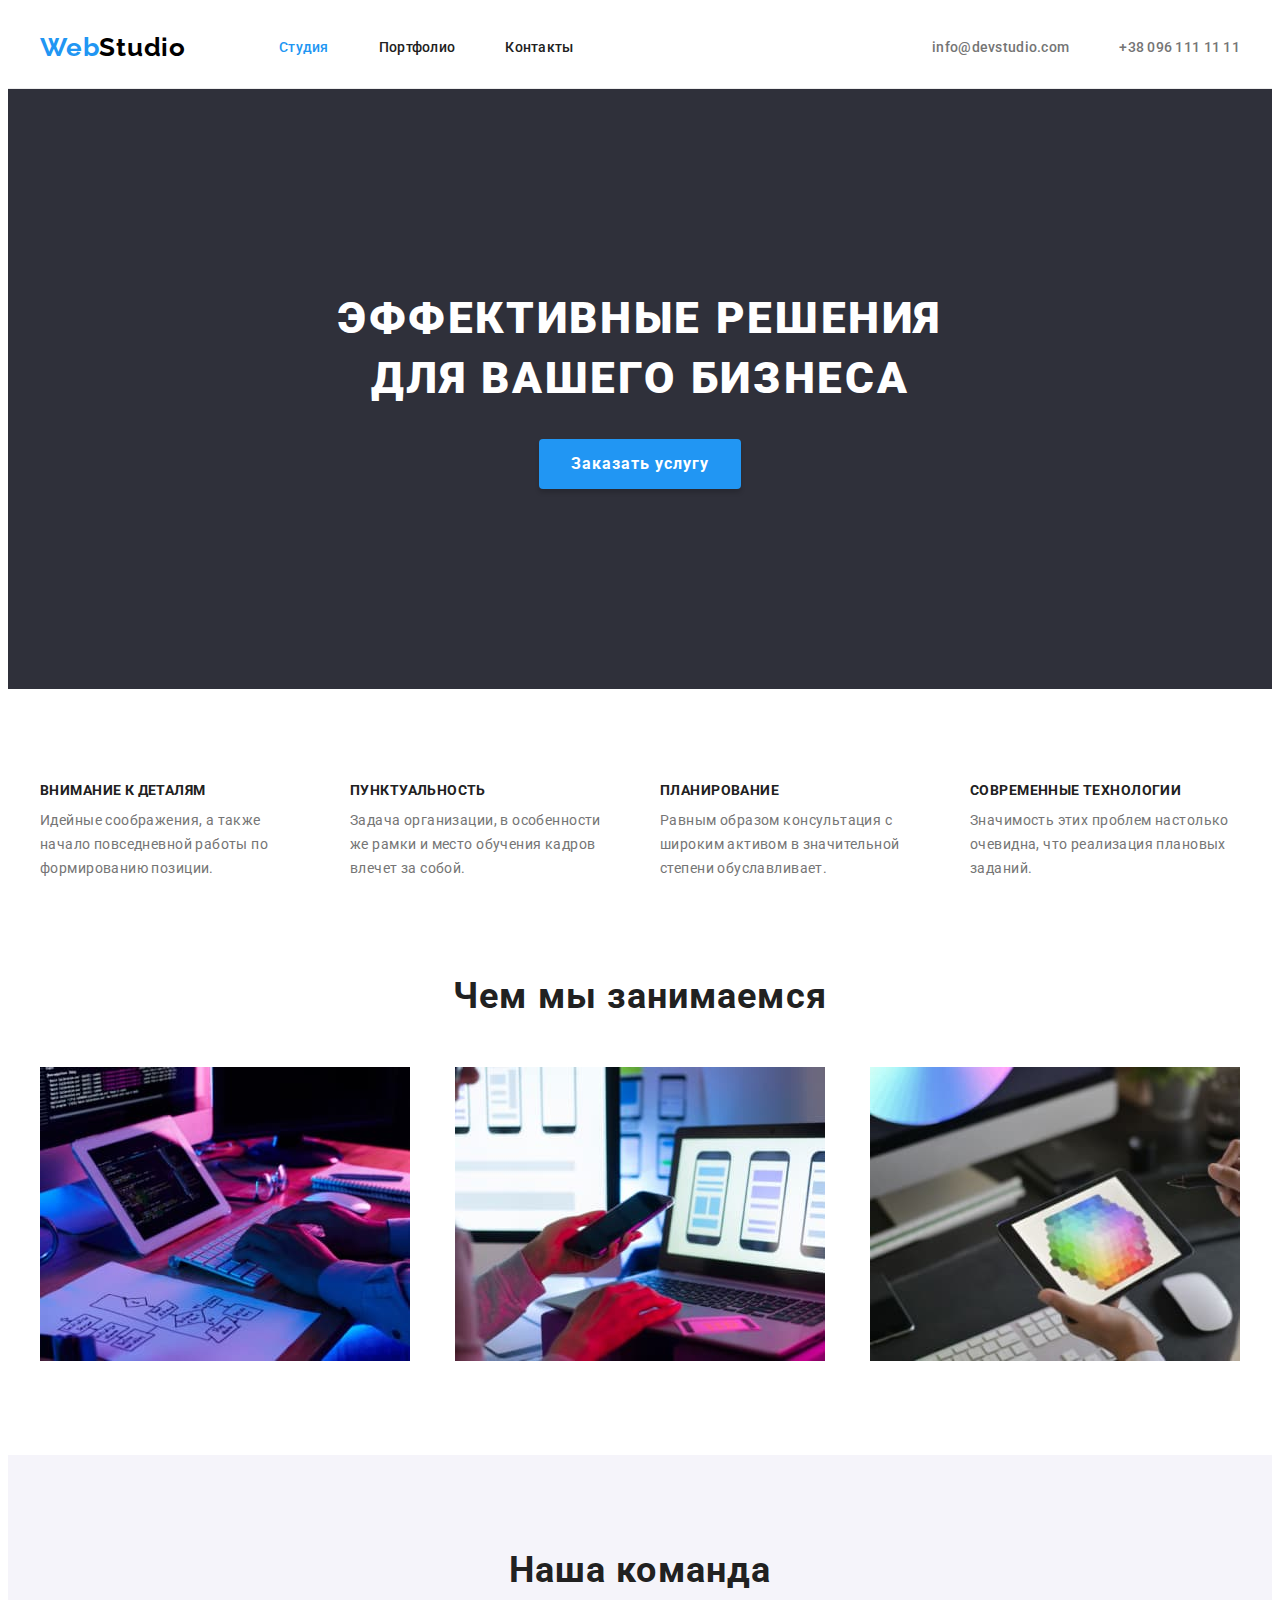
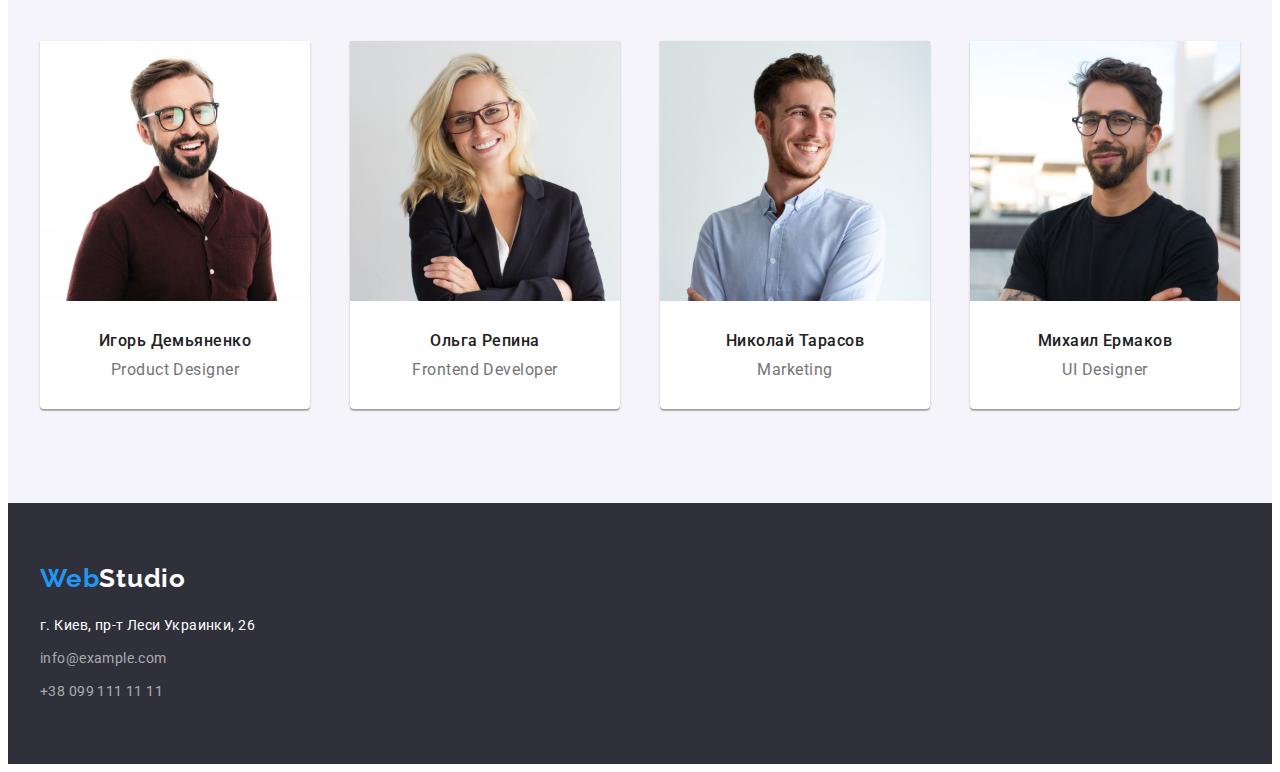
==== index.html @ 936cc314 "Add files from HW3" ====
<!DOCTYPE html>
<html lang="ru">

<head>
    <meta charset="UTF-8">
    <meta http-equiv="X-UA-Compatible" content="IE=edge">
    <meta name="viewport" content="width=device-width, initial-scale=1.0">
    <title>WebStudio</title>
    <link rel="preconnect" href="https://fonts.googleapis.com">
    <link rel="preconnect" href="https://fonts.gstatic.com" crossorigin>
    <link
        href="https://fonts.googleapis.com/css2?family=Raleway:wght@700&family=Roboto:wght@400;500;700;900&display=swap"
        rel="stylesheet">
    <link rel="stylesheet" href="https://cdnjs.cloudflare.com/ajax/libs/modern-normalize/1.1.0/modern-normalize.min.css"
        integrity="sha512-wpPYUAdjBVSE4KJnH1VR1HeZfpl1ub8YT/NKx4PuQ5NmX2tKuGu6U/JRp5y+Y8XG2tV+wKQpNHVUX03MfMFn9Q=="
        crossorigin="anonymous" referrerpolicy="no-referrer" />

    <link rel="stylesheet" href="styles/styles.css">

</head>

<body>
    <!-- Шапка -->
    <header class="page-header">
        <div class="container header-nav">
            <nav class="page-nav">
                <a href="./index.html" class="header-logo"><span class="logo-first-part">Web</span>Studio</a>

                <ul class="site-nav list">
                    <li class="item"><a href="./index.html" class="link current">Студия</a></li>
                    <li class="item"><a href="./portfolio.html" class="link">Портфолио</a></li>
                    <li class="item"><a href="#main-footer" class="link"> Контакты</a></li>
                </ul>
            </nav>

            <ul class="header-contact list">
                <li class="item"><a href="mailto:info@devstudio.com" class="link">info@devstudio.com</a></li>
                <li class="item"><a href="tel:+380961111111" class="link">+38 096 111 11 11</a></li>
            </ul>
        </div>
    </header>

    <!-- Тело страницы -->
    <main>
        <!-- Баннер -->
        <section class="banner">
            <div class="container">
                <h1 class="banner-title">ЭФФЕКТИВНЫЕ РЕШЕНИЯ ДЛЯ ВАШЕГО БИЗНЕСА</h1>
                <button type="button" class="banner-btn">Заказать услугу</button>
            </div>
        </section>

        <!-- Особенности -->
        <section class="section peculiarities">
            <div class="container">
                <!-- Скрытый заголовок -->
                <h2 class="section-title visually-hidden">ОСОБЕННОСТИ</h2>
                <ul class="peculiarities-list list">
                    <li class="item">
                        <h3 class="title">Внимание к деталям</h3>
                        <p class="text">Идейные соображения, а также начало повседневной работы по
                            формированию позиции.</p>
                    </li>
                    <li class="item">
                        <h3 class="title">ПУНКТУАЛЬНОСТЬ</h3>
                        <p class="text">Задача организации, в особенности же рамки и место обучения
                            кадров влечет за собой.</p>
                    </li>
                    <li class="item">
                        <h3 class="title">ПЛАНИРОВАНИЕ</h3>
                        <p class="text">Равным образом консультация с широким активом в значительной
                            степени обуславливает.</p>
                    </li>
                    <li class="item">
                        <h3 class="title">СОВРЕМЕННЫЕ ТЕХНОЛОГИИ</h3>
                        <p class="text">Значимость этих проблем настолько очевидна, что реализация
                            плановых заданий.</p>
                    </li>

                </ul>
            </div>
        </section>

        <!-- Чем мы занимаемся -->
        <section class="section work">
            <div class="container">
                <h2 class="section-title">Чем мы занимаемся</h2>
                <ul class="work-list list">
                    <li>
                        <img src="./images/box1.jpg" alt="Написание веб сайтов" width="370" height="294">
                    </li>
                    <li>
                        <img src="./images/box2.jpg" alt="Написание прложений" width="370" height="294">
                    </li>
                    <li>
                        <img src="./images/box3.jpg" alt="Дизайн" width="370" height="294">
                    </li>
                </ul>
            </div>
        </section>

        <!-- Наша команда -->
        <section class="section team">
            <div class="container">
                <h2 class="section-title">Наша команда</h2>
                <ul class="team-list list">
                    <li class="item">
                        <img src="./images/person1.jpg" class="img" alt="Сотрудник" width="270" height="260">
                        <h3 class="title">Игорь Демьяненко</h3>
                        <p class="text" lang="en">Product Designer</p>
                    </li>
                    <li class="item">
                        <img src="./images/person2.jpg" class="img" alt="Сотрудник" width="270" height="260">
                        <h3 class="title">Ольга Репина</h3>
                        <p class="text" lang="en">Frontend Developer</p>
                    </li>
                    <li class="item">
                        <img src="./images/person3.jpg" class="img" alt="Сотрудник" width="270" height="260">
                        <h3 class="title">Николай Тарасов</h3>
                        <p class="text" lang="en">Marketing</p>
                    </li>
                    <li class="item">
                        <img src="./images/person4.jpg" class="img" alt="Сотрудник" width="270" height="260">
                        <h3 class="title">Михаил Ермаков</h3>
                        <p class="text" lang="en">UI Designer</p>
                    </li>
                </ul>
            </div>
        </section>
    </main>

    <!-- Футтер -->
    <footer class="page-footer" id="main-footer">
        <div class="container"><a href="./index.html" class="footer-logo"><span
                    class="logo-first-part">Web</span>Studio</a>

            <address>
                <ul class="footer-contact list">
                    <li>
                        <p class="footer-adress">г. Киев, пр-т Леси Украинки, 26</p>
                    </li>
                    <li><a href="mailto:info@example.com" class="link mail">info@example.com</a></li>
                    <li><a href="tel:+380991111111" class="link tel">+38 099 111 11 11</a></li>
                </ul>
            </address>
        </div>

    </footer>
</body>

</html>
---- styles/styles.css ----
:root {
  --text-primary-black-color: #212121;
  --text-second-black-color: #757575;
  --text-third-white-color: #ffffff;

  --focus-color: #2196f3;
  --focus-second-color: #188ce8; /* focus кнопки на баннере */

  --text-logo-black-color: #000000;
  --text-contact-footer-white-color: rgba(255, 255, 255, 0.6); /* tel и mail в футере */

  --background-primary-color: #ffffff;
  --background-second-color: #2f303a;
  --background-third-color: #f5f4fa;

  --border-header-line: #ececec;
  --border-portfolio-card: #eeeeee;

  --shadow-main-button: rgba(0, 0, 0, 0.15);
  --shadow-team-item-card: 0px 1px 3px rgba(0, 0, 0, 0.12), 0px 1px 1px rgba(0, 0, 0, 0.14),
    0px 2px 1px rgba(0, 0, 0, 0.2);
  --shadow-portfolio-filter: 0px 3px 1px rgba(0, 0, 0, 0.1), 0px 1px 2px rgba(0, 0, 0, 0.08),
    0px 2px 2px rgba(0, 0, 0, 0.12);
}

/* 
font-family: 'Raleway', sans-serif;
font-family: 'Roboto', sans-serif; 
*/

.list {
  list-style: none;
  padding: 0;
  margin: 0;
}

h1,
h2,
h3,
p {
  margin-top: 0;
  margin-bottom: 0;
}
img {
  display: block;
  max-width: 100%;
  height: auto;
}

.container {
  margin-left: auto;
  margin-right: auto;
  width: 1200px;
  padding-left: 15px;
  padding-right: 15px;
}

body {
  background: var(--background-primary-color);
  color: var(--text-primary-black-color);
  font-family: 'Roboto', sans-serif;
}

/* header */
.page-header {
  border-bottom: 1px solid var(--border-header-line);
}
.header-nav {
  display: flex;
  align-items: center;
}

.page-nav {
  display: flex;
  align-items: center;
}

/* header logo */
.header-logo {
  text-decoration: none;
  color: var(--text-logo-black-color);
  font-family: 'Raleway', sans-serif;
  font-weight: 700;
  font-size: 26px;
  line-height: 1.2;
  letter-spacing: 0.03em;

  display: inline-block;

  padding-top: 24px;
  padding-bottom: 25px;
  /* margin-top: 24px;
  margin-bottom: 25px; */
  margin-right: 93px;
}

.logo-first-part {
  color: var(--focus-color);
}

/* header link navigation */
.site-nav {
  display: flex;
}

.site-nav .item:not(:last-child) {
  margin-right: 50px;
}

.site-nav .link {
  display: block;
  padding-top: 32px;
  padding-bottom: 32px;

  text-decoration: none;
  color: var(--text-primary-black-color);
  font-weight: 500;
  font-size: 14px;
  line-height: 1.14;
  letter-spacing: 0.02em;
}
.site-nav .link.current {
  color: var(--focus-color);
}

/* header contact */
.header-contact {
  display: flex;
  margin-left: auto;
}
.header-contact .item:not(:last-child) {
  margin-right: 50px;
}

.header-contact .link {
  display: block;
  padding-top: 32px;
  padding-bottom: 32px;

  text-decoration: none;
  color: var(--text-second-black-color);
  font-weight: 500;
  font-size: 14px;
  line-height: 1.14;
  letter-spacing: 0.02em;
}

.site-nav .link:hover,
.site-nav .link:focus,
.header-contact .link:hover,
.header-contact .link:focus {
  color: var(--focus-color);
}

/* main */
/* main section banner */
.banner {
  background-color: var(--background-second-color); /* временно */

  text-align: center;

  /* временно ↓ */
  padding-top: 200px;
  padding-bottom: 200px;
}

.banner-title {
  color: var(--text-third-white-color);
  font-weight: 900;
  font-size: 44px;
  line-height: 1.36;
  text-align: center;
  letter-spacing: 0.06em;
  text-transform: uppercase;

  width: 700px;
  margin: 0 auto 30px auto;
}

.banner-btn {
  display: inline-block;
  background-color: var(--focus-color);
  color: var(--text-third-white-color);
  font-family: inherit;
  font-weight: 700;
  font-size: 16px;
  line-height: 1.88;
  letter-spacing: 0.06em;

  min-width: 200px;
  padding: 10px 32px;

  border-style: inherit;
  box-shadow: 0px 4px 4px var(--shadow-main-button);
  border-radius: 4px;
  cursor: pointer;
}
.banner-btn:hover,
.banner-btn:focus {
  background-color: var(--focus-second-color);
}

/* main all section name h2*/
.section-title {
  font-size: 36px;
  line-height: 1.17;
  text-align: center;
  letter-spacing: 0.03em;

  margin-bottom: 50px;
}

/* main section peculiarities */

.section.peculiarities {
  /* background-color: darkgoldenrod; */
  padding-top: 94px;
  padding-bottom: 94px;
}

/* скрываем заголовок */
.visually-hidden {
  position: absolute;
  width: 1px;
  height: 1px;
  margin: -1px;
  border: 0;
  padding: 0;
  white-space: nowrap;
  clip-path: inset(100%);
  clip: rect(0 0 0 0);
  overflow: hidden;
}

.peculiarities-list {
  display: flex;
  justify-content: space-between;
}

.peculiarities-list .item {
  width: 270px;
}

.peculiarities-list .title {
  font-size: 14px;
  line-height: 1.14;
  letter-spacing: 0.03em;
  text-transform: uppercase;

  margin-bottom: 10px;
}

.peculiarities-list .text {
  color: var(--text-second-black-color);
  font-size: 14px;
  line-height: 1.71;
  letter-spacing: 0.03em;
}

/* section work */
.section.work {
  /* на макете у этой секции нет верхнего падинга в 94px */
  /* padding-top: 94px; */
  padding-bottom: 94px;
}

.work-list {
  display: flex;
  justify-content: space-between;
}

/* section team */
.team {
  background-color: var(--background-third-color);
  padding-top: 94px;
  padding-bottom: 94px;
}

.team-list {
  display: flex;
  justify-content: space-between;
}
.team-list .item {
  background-color: var(--background-primary-color);
  box-shadow: var(--shadow-team-item-card);
  border-radius: 0px 0px 4px 4px;
}

.team-list .img {
  margin-bottom: 30px;
}
.team-list .title {
  font-weight: 500;
  font-size: 16px;
  line-height: 1.19;
  text-align: center;
  letter-spacing: 0.03em;

  margin-bottom: 10px;
}
.team-list .text {
  color: var(--text-second-black-color);
  font-size: 16px;
  line-height: 1.19;
  text-align: center;
  letter-spacing: 0.03em;

  margin-bottom: 30px;
}

/* footer */
.page-footer {
  background-color: var(--background-second-color);
  padding-top: 60px;
  padding-bottom: 60px;
}

/* footer logo*/
.footer-logo {
  display: inline-block;
  text-decoration: none;
  color: var(--background-primary-color);
  font-family: 'Raleway', sans-serif;
  font-weight: 700;
  font-size: 26px;
  line-height: 1.2;
  letter-spacing: 0.03em;

  margin-bottom: 20px;
}

/* footer adress*/
.page-footer address {
  font-style: normal;
}

.footer-adress {
  color: var(--text-third-white-color);
  font-size: 14px;
  line-height: 1.71;
  letter-spacing: 0.03em;

  margin-bottom: 9px;
}

.footer-contact .mail {
  display: inline-block;
  margin-bottom: 9px;
}

/* footer contact link*/
.footer-contact .link {
  text-decoration: none;
  color: var(--text-contact-footer-white-color);
  font-weight: 400;
  font-size: 14px;
  line-height: 1.71;
  letter-spacing: 0.03em;
}
/* footer focus on tel and mail*/
.footer-contact .link:hover,
.footer-contact .link:focus {
  text-decoration: none;
  color: var(--focus-color);
}

/* portfolio */

.portfolio {
  padding-top: 94px;
  padding-bottom: 94px;
}

/* portfolio filter-button  */
.portfolio-filter {
  display: flex;
  justify-content: center;

  margin-bottom: 50px;
}

.portfolio-filter .item:not(:last-child) {
  margin-right: 8px;
}

.portfolio-filter .btn {
  background-color: var(--background-third-color);
  color: var(--text-primary-black-color);
  font-family: inherit;
  font-weight: 500;
  font-size: 16px;
  line-height: 1.62;
  letter-spacing: 0.03em;

  cursor: pointer;
  padding: 6px 22px;
  border-style: inherit;
  border-radius: 4px;
}

.portfolio-filter .btn:hover,
.portfolio-filter .btn:focus {
  background-color: var(--focus-color);
  color: var(--text-third-white-color);
  box-shadow: var(--shadow-portfolio-filter);
}

/*Portfolio cards */
.portfolio-project {
  display: flex;
  flex-wrap: wrap;
  margin-top: -30px;
  margin-left: -30px;
}

.portfolio-project .item {
  /* border: 1px solid var(--border-portfolio-card); */

  flex-basis: calc(100% / 3 - 30px);
  margin-top: 30px;
  margin-left: 30px;
}

/* .portfolio-project .item:nth-child(3n) {
  margin-right: 0;
}
.portfolio-project .item:nth-last-child(-n + 3) {
  margin-bottom: 0;
} */

.portfolio-project .img-sign {
  padding: 20px 24px;

  border-right: 1px solid var(--border-portfolio-card);
  border-bottom: 1px solid var(--border-portfolio-card);
  border-left: 1px solid var(--border-portfolio-card);
}

.portfolio-project .title {
  color: var(--text-primary-black-color);
  font-size: 18px;
  line-height: 2;
  letter-spacing: 0.06em;

  margin-bottom: 4px;
}

.portfolio-project .text {
  color: var(--text-second-black-color);
  font-size: 16px;
  line-height: 1.88;
  letter-spacing: 0.03em;
}

.portfolio-project .link {
  text-decoration: none;
}
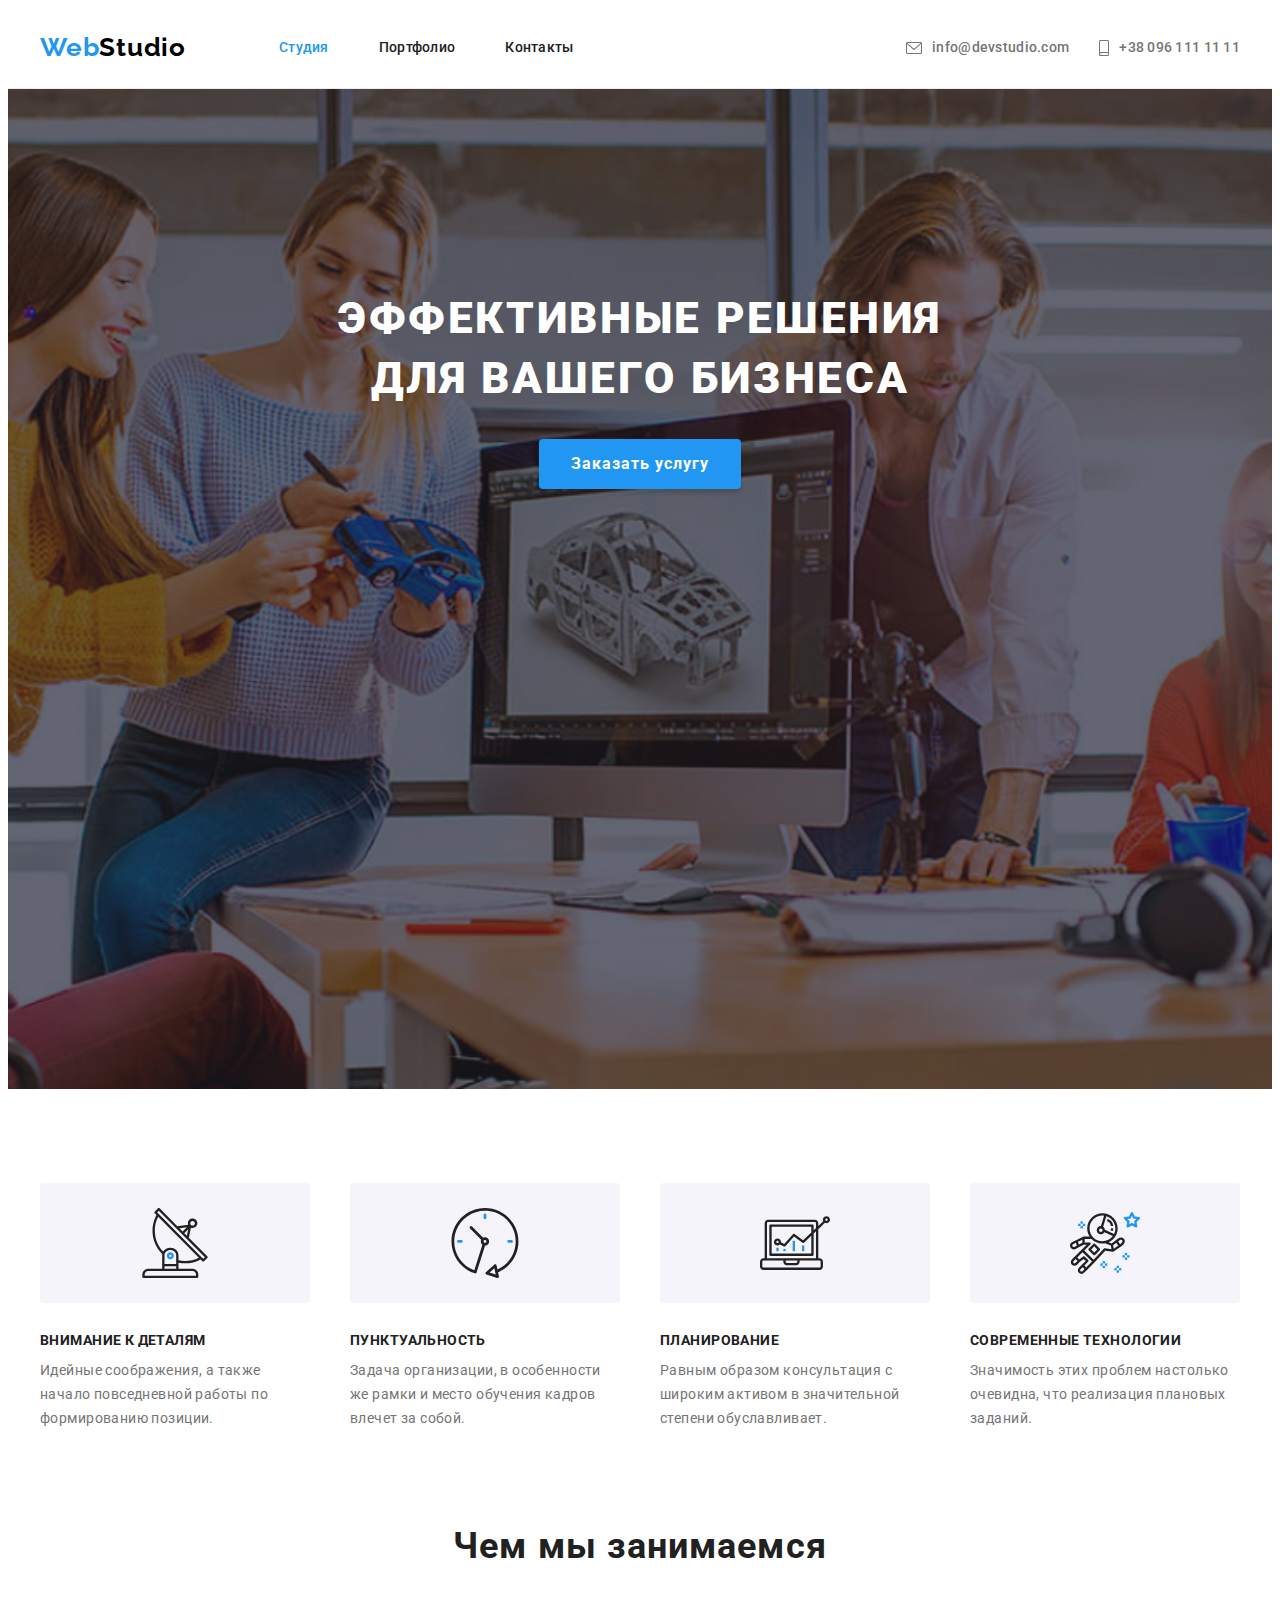
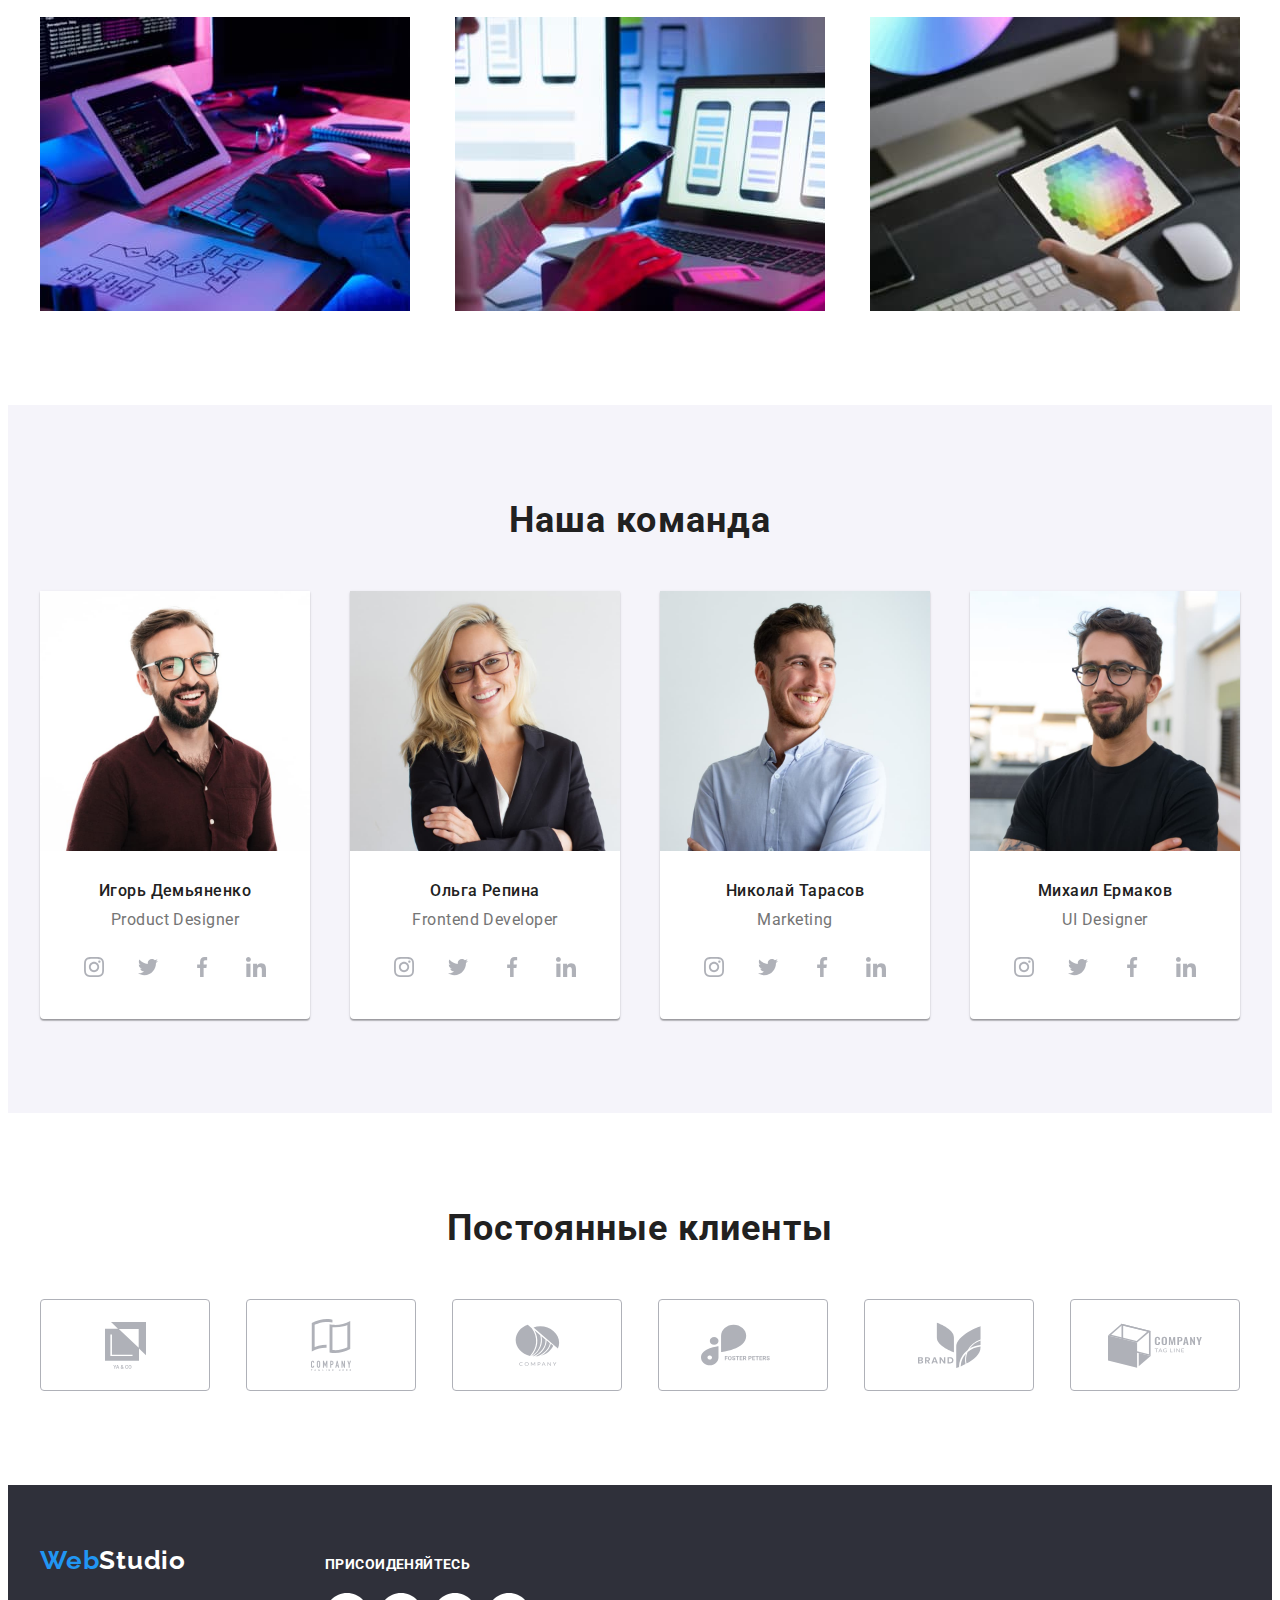
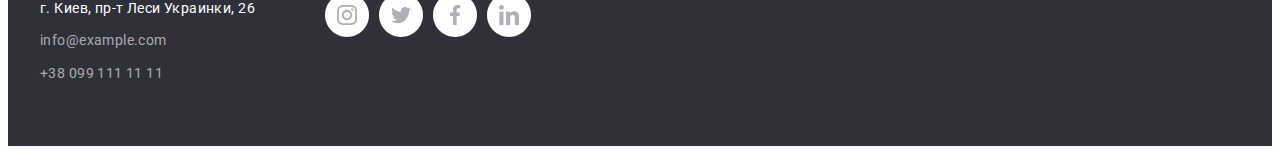
==== commit e41e1c3c: "Add all icons" ====
--- a/index.html
+++ b/index.html
@@ -34,8 +34,8 @@
             </nav>
 
             <ul class="header-contact list">
-                <li class="item"><a href="mailto:info@devstudio.com" class="link">info@devstudio.com</a></li>
-                <li class="item"><a href="tel:+380961111111" class="link">+38 096 111 11 11</a></li>
+                <li class="item"><a href="mailto:info@devstudio.com" class="link mail">info@devstudio.com</a></li>
+                <li class="item"><a href="tel:+380961111111" class="link tel">+38 096 111 11 11</a></li>
             </ul>
         </div>
     </header>
@@ -108,41 +108,181 @@
                         <img src="./images/person1.jpg" class="img" alt="Сотрудник" width="270" height="260">
                         <h3 class="title">Игорь Демьяненко</h3>
                         <p class="text" lang="en">Product Designer</p>
+                        <div class="team-social">
+                            <ul class="team-social-links list">
+                                <li class="item">
+                                    <a href="https://www.instagram.com/" target="_blank"><img
+                                            src="./images/social-logo-instagram.svg" alt="Инстаграм"></a>
+                                </li>
+                                <li class="item">
+                                    <a href="https://twitter.com/" target="_blank"><img
+                                            src="./images/social-logo-twitter.svg" alt="Инстаграм"></a>
+                                </li>
+                                <li class="item">
+                                    <a href="https://www.facebook.com/" target="_blank"><img
+                                            src="./images/social-logo-facebook.svg" alt="Инстаграм"></a>
+                                </li>
+                                <li class="item">
+                                    <a href="https://www.linkedin.com/" target="_blank"><img
+                                            src="./images/social-logo-linkedin.svg" alt="Инстаграм"></a>
+                                </li>
+
+                            </ul>
+                        </div>
                     </li>
                     <li class="item">
                         <img src="./images/person2.jpg" class="img" alt="Сотрудник" width="270" height="260">
                         <h3 class="title">Ольга Репина</h3>
                         <p class="text" lang="en">Frontend Developer</p>
+                        <div class="team-social">
+                            <ul class="team-social-links list">
+                                <li class="item">
+                                    <a href="https://www.instagram.com/" target="_blank"><img
+                                            src="./images/social-logo-instagram.svg" alt="Инстаграм"></a>
+                                </li>
+                                <li class="item">
+                                    <a href="https://twitter.com/" target="_blank"><img
+                                            src="./images/social-logo-twitter.svg" alt="Инстаграм"></a>
+                                </li>
+                                <li class="item">
+                                    <a href="https://www.facebook.com/" target="_blank"><img
+                                            src="./images/social-logo-facebook.svg" alt="Инстаграм"></a>
+                                </li>
+                                <li class="item">
+                                    <a href="https://www.linkedin.com/" target="_blank"><img
+                                            src="./images/social-logo-linkedin.svg" alt="Инстаграм"></a>
+                                </li>
+
+                            </ul>
+                        </div>
                     </li>
                     <li class="item">
                         <img src="./images/person3.jpg" class="img" alt="Сотрудник" width="270" height="260">
                         <h3 class="title">Николай Тарасов</h3>
                         <p class="text" lang="en">Marketing</p>
+                        <div class="team-social">
+                            <ul class="team-social-links list">
+                                <li class="item">
+                                    <a href="https://www.instagram.com/" target="_blank"><img
+                                            src="./images/social-logo-instagram.svg" alt="Инстаграм"></a>
+                                </li>
+                                <li class="item">
+                                    <a href="https://twitter.com/" target="_blank"><img
+                                            src="./images/social-logo-twitter.svg" alt="Инстаграм"></a>
+                                </li>
+                                <li class="item">
+                                    <a href="https://www.facebook.com/" target="_blank"><img
+                                            src="./images/social-logo-facebook.svg" alt="Инстаграм"></a>
+                                </li>
+                                <li class="item">
+                                    <a href="https://www.linkedin.com/" target="_blank"><img
+                                            src="./images/social-logo-linkedin.svg" alt="Инстаграм"></a>
+                                </li>
+
+                            </ul>
+                        </div>
                     </li>
                     <li class="item">
                         <img src="./images/person4.jpg" class="img" alt="Сотрудник" width="270" height="260">
                         <h3 class="title">Михаил Ермаков</h3>
                         <p class="text" lang="en">UI Designer</p>
+                        <div class="team-social">
+                            <ul class="team-social-links list">
+                                <li class="item">
+                                    <a href="https://www.instagram.com/" target="_blank"><img
+                                            src="./images/social-logo-instagram.svg" alt="Инстаграм"></a>
+                                </li>
+                                <li class="item">
+                                    <a href="https://twitter.com/" target="_blank"><img
+                                            src="./images/social-logo-twitter.svg" alt="Инстаграм"></a>
+                                </li>
+                                <li class="item">
+                                    <a href="https://www.facebook.com/" target="_blank"><img
+                                            src="./images/social-logo-facebook.svg" alt="Инстаграм"></a>
+                                </li>
+                                <li class="item">
+                                    <a href="https://www.linkedin.com/" target="_blank"><img
+                                            src="./images/social-logo-linkedin.svg" alt="Инстаграм"></a>
+                                </li>
+
+                            </ul>
+                        </div>
+                    </li>
+                </ul>
+            </div>
+        </section>
+
+        <!-- Постоенные клиенты -->
+        <section class="section client">
+            <div class="container">
+                <h2 class="section-title">Постоянные клиенты</h2>
+                <ul class="client-list list">
+                    <li class="item">
+                        <img src="./images/client-default.svg" class="img" alt="Клиент" width="170" height="92">
+                    </li>
+                    <li class="item">
+                        <img src="./images/client-default.svg" class="img" alt="Клиент" width="170" height="92">
+                    </li>
+                    <li class="item">
+                        <img src="./images/client-default.svg" class="img" alt="Клиент" width="170" height="92">
+                    </li>
+                    <li class="item">
+                        <img src="./images/client-default.svg" class="img" alt="Клиент" width="170" height="92">
+                    </li>
+                    <li class="item">
+                        <img src="./images/client-default.svg" class="img" alt="Клиент" width="170" height="92">
+                    </li>
+                    <li class="item">
+                        <img src="./images/client-default.svg" class="img" alt="Клиент" width="170" height="92">
                     </li>
                 </ul>
             </div>
         </section>
     </main>
+
+
 
     <!-- Футтер -->
     <footer class="page-footer" id="main-footer">
-        <div class="container"><a href="./index.html" class="footer-logo"><span
-                    class="logo-first-part">Web</span>Studio</a>
-
-            <address>
-                <ul class="footer-contact list">
-                    <li>
-                        <p class="footer-adress">г. Киев, пр-т Леси Украинки, 26</p>
-                    </li>
-                    <li><a href="mailto:info@example.com" class="link mail">info@example.com</a></li>
-                    <li><a href="tel:+380991111111" class="link tel">+38 099 111 11 11</a></li>
-                </ul>
-            </address>
+        <div class="container footer">
+            <div>
+                <a href="./index.html" class="footer-logo"><span class="logo-first-part">Web</span>Studio</a>
+
+                <address>
+                    <ul class="footer-contact list">
+                        <li>
+                            <p class="footer-adress">г. Киев, пр-т Леси Украинки, 26</p>
+                        </li>
+                        <li><a href="mailto:info@example.com" class="link mail">info@example.com</a></li>
+                        <li><a href="tel:+380991111111" class="link tel">+38 099 111 11 11</a></li>
+                    </ul>
+                </address>
+            </div>
+            <div class="footer-connect">
+                <p>ПРИСОИДЕНЯЙТЕСЬ</p>
+                <div class="connect">
+                    <ul class="connect-social-links list">
+                        <li class="item">
+                            <a href="https://www.instagram.com/" target="_blank"><img
+                                    src="./images/social-logo-instagram.svg" alt="Инстаграм"></a>
+                        </li>
+                        <li class="item">
+                            <a href="https://twitter.com/" target="_blank"><img src="./images/social-logo-twitter.svg"
+                                    alt="Инстаграм"></a>
+                        </li>
+                        <li class="item">
+                            <a href="https://www.facebook.com/" target="_blank"><img
+                                    src="./images/social-logo-facebook.svg" alt="Инстаграм"></a>
+                        </li>
+                        <li class="item">
+                            <a href="https://www.linkedin.com/" target="_blank"><img
+                                    src="./images/social-logo-linkedin.svg" alt="Инстаграм"></a>
+                        </li>
+
+                    </ul>
+                </div>
+
+            </div>
         </div>
 
     </footer>
--- a/styles/styles.css
+++ b/styles/styles.css
@@ -12,6 +12,8 @@
   --background-primary-color: #ffffff;
   --background-second-color: #2f303a;
   --background-third-color: #f5f4fa;
+
+  --gradient-banner: rgba(47, 48, 58, 0.4);
 
   --border-header-line: #ececec;
   --border-portfolio-card: #eeeeee;
@@ -128,12 +130,15 @@
   display: flex;
   margin-left: auto;
 }
+
 .header-contact .item:not(:last-child) {
-  margin-right: 50px;
+  margin-right: 30px;
 }
 
 .header-contact .link {
-  display: block;
+  display: flex;
+  align-items: center;
+
   padding-top: 32px;
   padding-bottom: 32px;
 
@@ -152,14 +157,42 @@
   color: var(--focus-color);
 }
 
+.header-contact .mail::before {
+  content: '';
+  width: 16px;
+  height: 12px;
+
+  margin-right: 10px;
+
+  background-image: url(../images/mail.svg);
+}
+
+.header-contact .tel::before {
+  content: '';
+  width: 10px;
+  height: 16px;
+
+  margin-right: 10px;
+
+  background-image: url(../images/smartphone.svg);
+}
+
 /* main */
 /* main section banner */
 .banner {
-  background-color: var(--background-second-color); /* временно */
-
+  max-width: 1600px;
+  height: 600px;
+  margin-left: auto;
+  margin-right: auto;
   text-align: center;
 
-  /* временно ↓ */
+  background-repeat: no-repeat;
+  background-position: center;
+  background-size: cover;
+  background-image: linear-gradient(to right, var(--gradient-banner), var(--gradient-banner)),
+    url('../images/banner.jpg');
+  background-color: var(--background-second-color);
+
   padding-top: 200px;
   padding-bottom: 200px;
 }
@@ -240,6 +273,32 @@
 .peculiarities-list .item {
   width: 270px;
 }
+.peculiarities-list .item::before {
+  display: block;
+  content: '';
+  width: 270px;
+  height: 120px;
+
+  margin-bottom: 30px;
+
+  background: var(--background-third-color);
+  background-repeat: no-repeat;
+  background-position: center;
+  border-radius: 4px;
+}
+
+.peculiarities-list .item:nth-child(1)::before {
+  background-image: url(../images/peculiarities-antenna.svg);
+}
+.peculiarities-list .item:nth-child(2)::before {
+  background-image: url(../images/peculiarities-clock.svg);
+}
+.peculiarities-list .item:nth-child(3)::before {
+  background-image: url(../images/peculiarities-diagram.svg);
+}
+.peculiarities-list .item:nth-child(4)::before {
+  background-image: url(../images/peculiarities-astronaut.svg);
+}
 
 .peculiarities-list .title {
   font-size: 14px;
@@ -280,7 +339,7 @@
   display: flex;
   justify-content: space-between;
 }
-.team-list .item {
+.team-list > .item {
   background-color: var(--background-primary-color);
   box-shadow: var(--shadow-team-item-card);
   border-radius: 0px 0px 4px 4px;
@@ -305,7 +364,64 @@
   text-align: center;
   letter-spacing: 0.03em;
 
-  margin-bottom: 30px;
+  margin-bottom: 16px;
+}
+
+.team-social {
+  margin: 0 32px 30px 32px;
+}
+
+.team-social-links {
+  display: flex;
+  justify-content: space-between;
+
+  /* outline: 1px dashed black; */
+}
+.team-social-links .item {
+  border-radius: 50%;
+
+  /* outline: 1px dashed black; */
+}
+
+/* section client */
+.client {
+  padding-top: 94px;
+  padding-bottom: 94px;
+}
+
+.client-list {
+  display: flex;
+  justify-content: space-between;
+}
+.client-list .item:nth-child(1) {
+  background-image: url(../images/client-logo1.svg);
+  background-repeat: no-repeat;
+  background-position: center;
+}
+.client-list .item:nth-child(2) {
+  background-image: url(../images/client-logo2.svg);
+  background-repeat: no-repeat;
+  background-position: center;
+}
+.client-list .item:nth-child(3) {
+  background-image: url(../images/client-logo3.svg);
+  background-repeat: no-repeat;
+  background-position: center;
+}
+.client-list .item:nth-child(4) {
+  background-image: url(../images/client-logo4.svg);
+  background-repeat: no-repeat;
+  background-position: center;
+}
+.client-list .item:nth-child(5) {
+  background-image: url(../images/client-logo5.svg);
+  background-repeat: no-repeat;
+  background-position: center;
+}
+.client-list .item:nth-child(6) {
+  background-image: url(../images/client-logo6.svg);
+  background-repeat: no-repeat;
+  background-position: center;
 }
 
 /* footer */
@@ -313,6 +429,39 @@
   background-color: var(--background-second-color);
   padding-top: 60px;
   padding-bottom: 60px;
+}
+
+.container.footer {
+  display: flex;
+  align-items: baseline;
+}
+
+.footer-connect {
+  margin-left: 70px;
+}
+.container.footer .connect {
+  margin-top: 20px;
+  width: 206px;
+}
+
+.footer-connect p {
+  font-weight: 700;
+  font-size: 14px;
+  line-height: 1.14;
+  letter-spacing: 0.03em;
+  text-transform: uppercase;
+
+  color: var(--background-primary-color);
+}
+
+.connect-social-links {
+  display: flex;
+  justify-content: space-between;
+
+  /* outline: 1px dashed black; */
+}
+.team-social-links .item {
+  border-radius: 50%;
 }
 
 /* footer logo*/
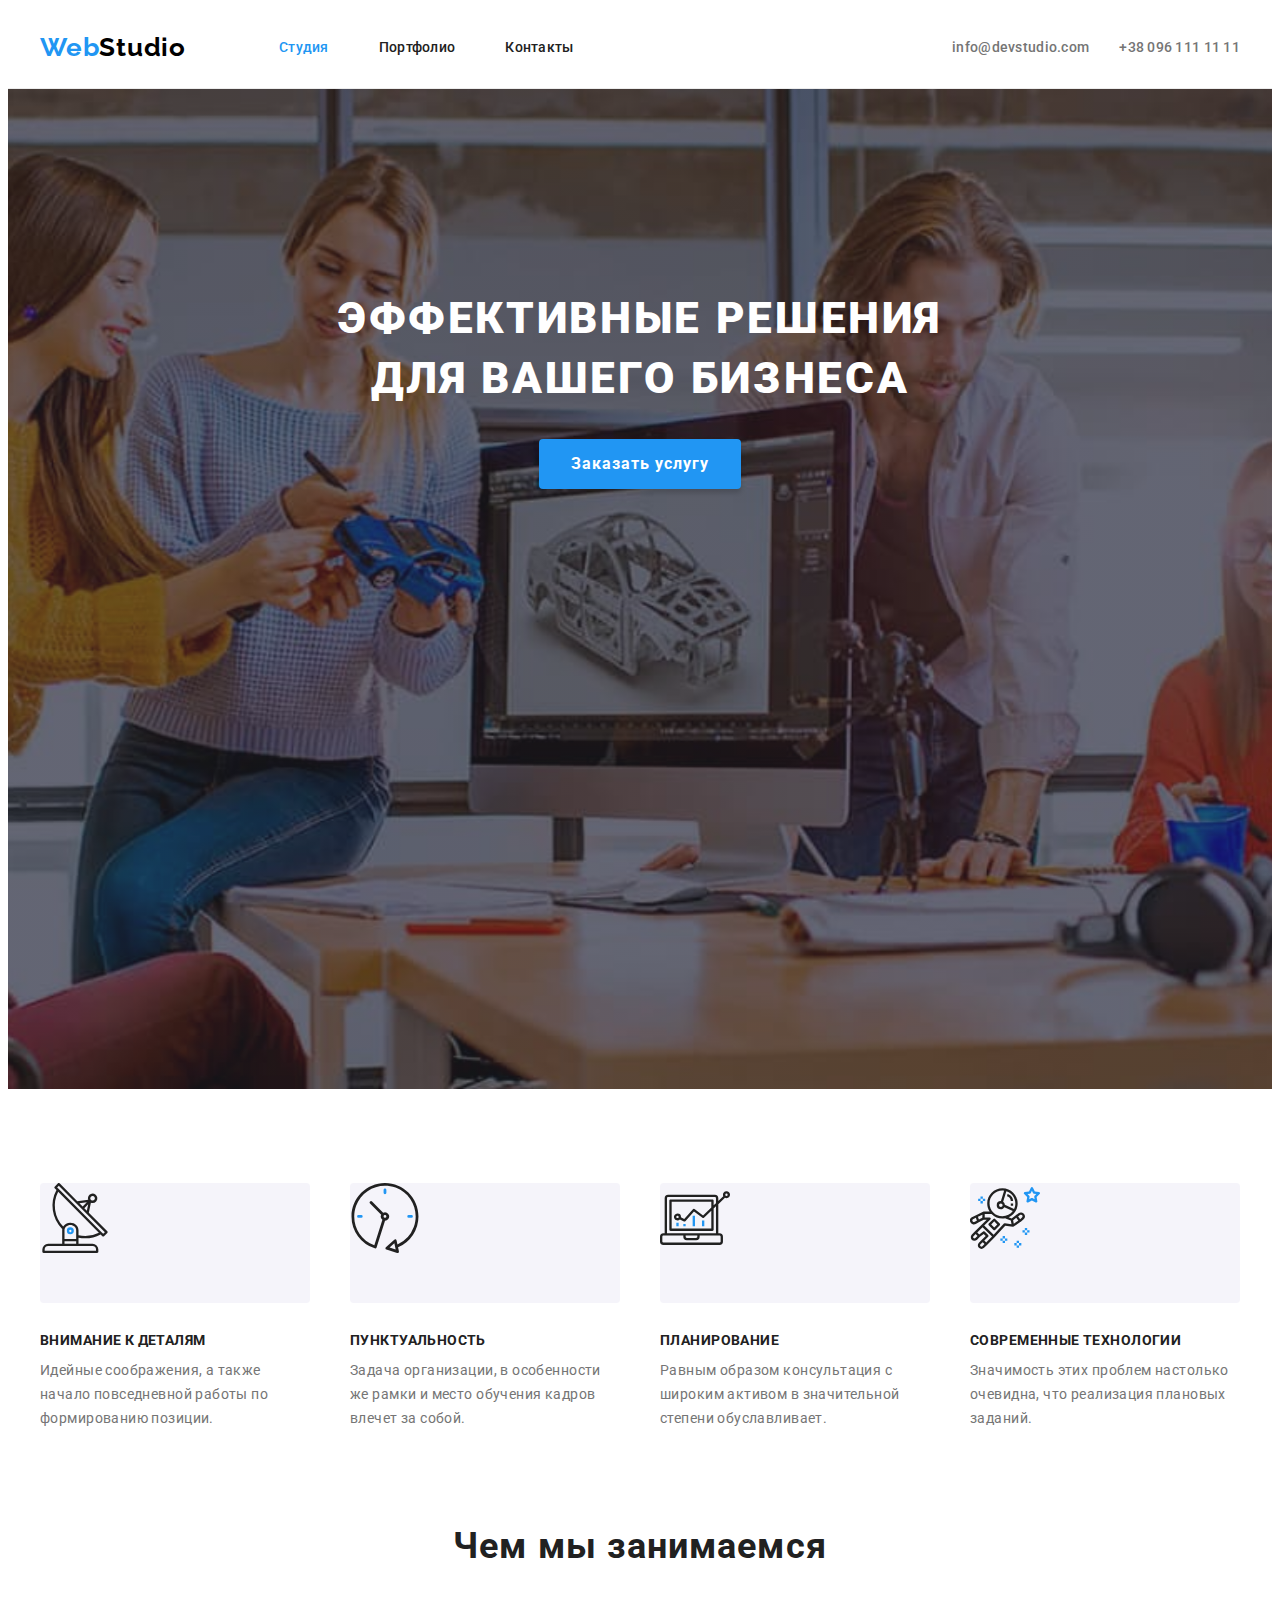
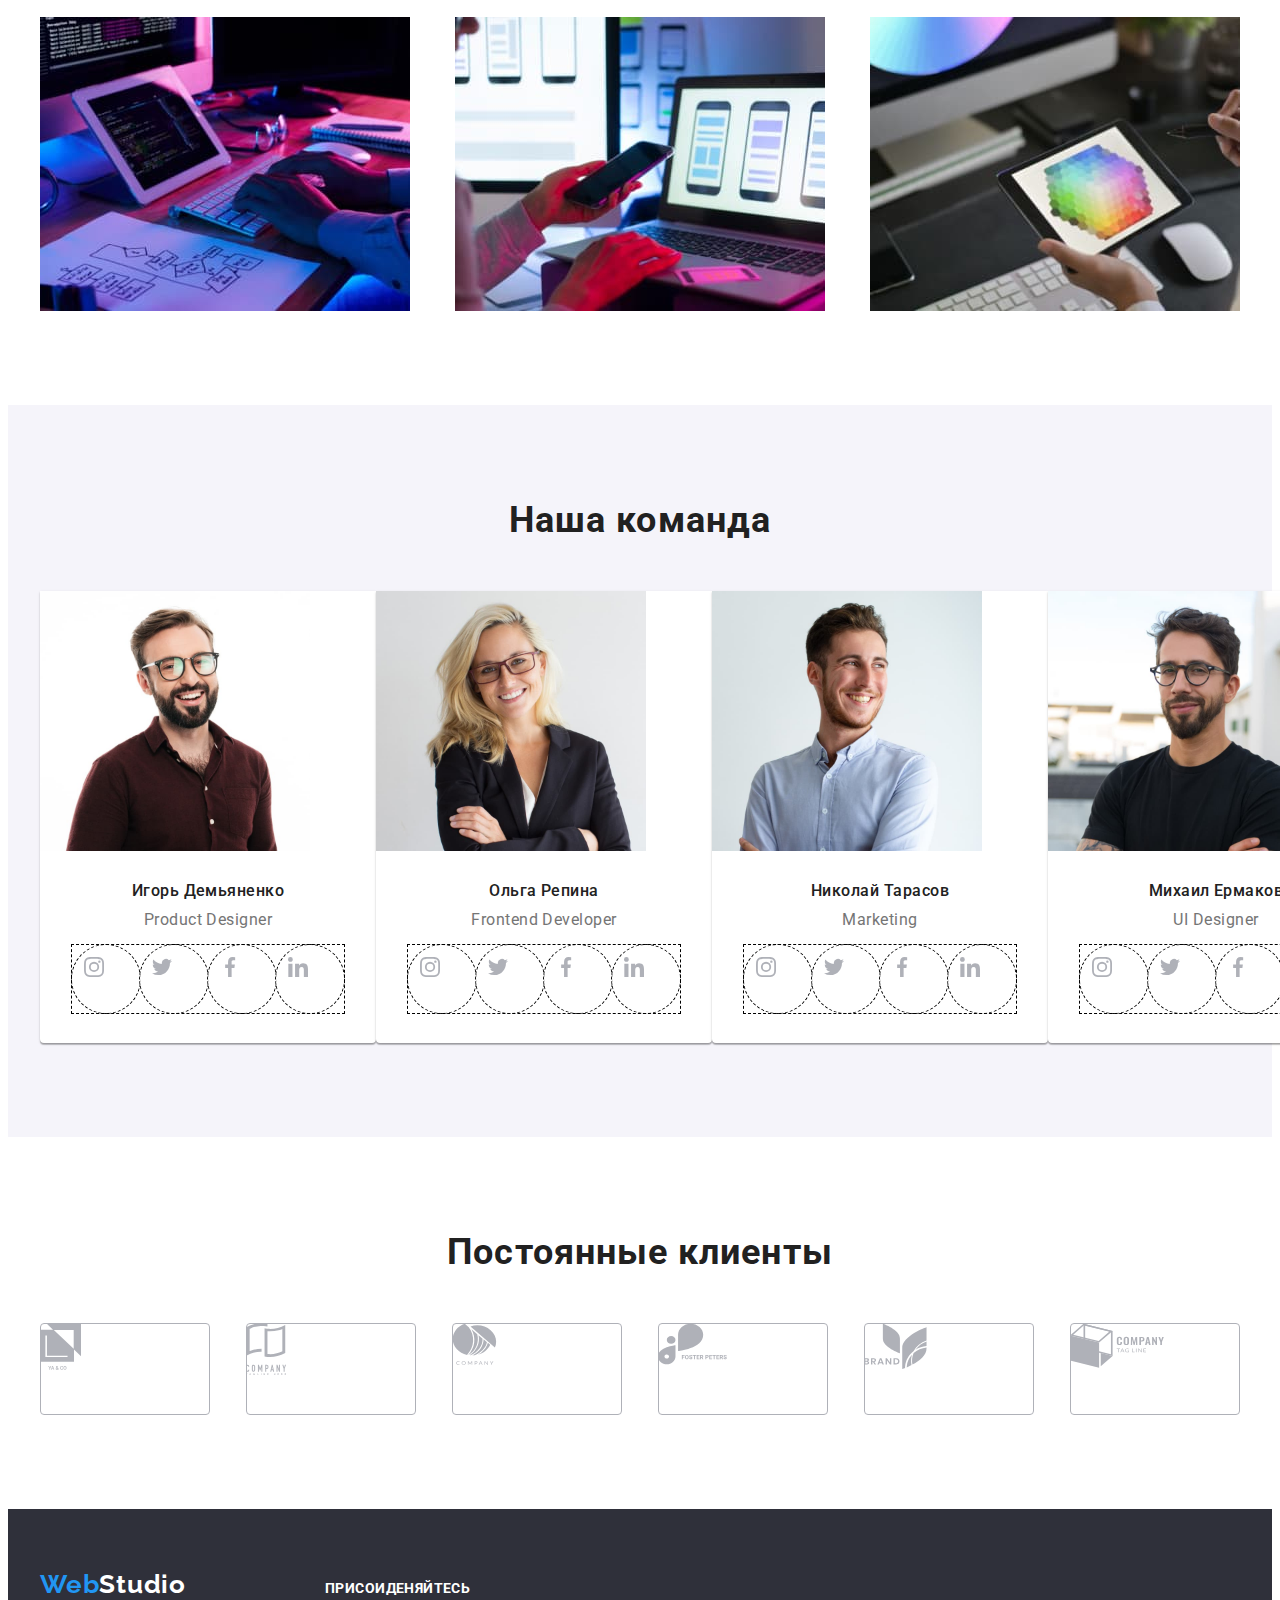
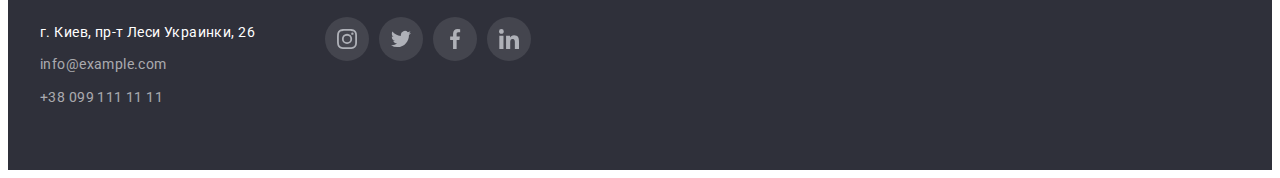
==== commit b3722c5c: "Optimize icon" ====
--- a/index.html
+++ b/index.html
@@ -34,9 +34,14 @@
             </nav>
 
             <ul class="header-contact list">
-                <li class="item"><a href="mailto:info@devstudio.com" class="link mail">info@devstudio.com</a></li>
+                <li class="item">
+                    <a href="mailto:info@devstudio.com" class="link mail">
+                        info@devstudio.com
+                    </a>
+                </li>
                 <li class="item"><a href="tel:+380961111111" class="link tel">+38 096 111 11 11</a></li>
             </ul>
+
         </div>
     </header>
 
@@ -88,6 +93,7 @@
                 <ul class="work-list list">
                     <li>
                         <img src="./images/box1.jpg" alt="Написание веб сайтов" width="370" height="294">
+
                     </li>
                     <li>
                         <img src="./images/box2.jpg" alt="Написание прложений" width="370" height="294">
@@ -95,12 +101,13 @@
                     <li>
                         <img src="./images/box3.jpg" alt="Дизайн" width="370" height="294">
                     </li>
+
                 </ul>
             </div>
         </section>
 
         <!-- Наша команда -->
-        <section class="section team">
+        <section class=" section team">
             <div class="container">
                 <h2 class="section-title">Наша команда</h2>
                 <ul class="team-list list">
@@ -137,20 +144,24 @@
                         <div class="team-social">
                             <ul class="team-social-links list">
                                 <li class="item">
-                                    <a href="https://www.instagram.com/" target="_blank"><img
-                                            src="./images/social-logo-instagram.svg" alt="Инстаграм"></a>
+                                    <a href="https://www.instagram.com/" target="_blank">
+                                        <img src="./images/social-logo-instagram.svg" alt="Инстаграм" width="20"
+                                            height="20"></a>
                                 </li>
                                 <li class="item">
                                     <a href="https://twitter.com/" target="_blank"><img
-                                            src="./images/social-logo-twitter.svg" alt="Инстаграм"></a>
+                                            src="./images/social-logo-twitter.svg" alt="Инстаграм" width="20"
+                                            height="20"></a>
                                 </li>
                                 <li class="item">
                                     <a href="https://www.facebook.com/" target="_blank"><img
-                                            src="./images/social-logo-facebook.svg" alt="Инстаграм"></a>
+                                            src="./images/social-logo-facebook.svg" alt="Инстаграм" width="20"
+                                            height="20"></a>
                                 </li>
                                 <li class="item">
                                     <a href="https://www.linkedin.com/" target="_blank"><img
-                                            src="./images/social-logo-linkedin.svg" alt="Инстаграм"></a>
+                                            src="./images/social-logo-linkedin.svg" alt="Инстаграм" width="20"
+                                            height="20"></a>
                                 </li>
 
                             </ul>
@@ -264,19 +275,19 @@
                     <ul class="connect-social-links list">
                         <li class="item">
                             <a href="https://www.instagram.com/" target="_blank"><img
-                                    src="./images/social-logo-instagram.svg" alt="Инстаграм"></a>
+                                    src="./images/social-logo-instagram.svg" alt="Инстаграм" width="20" height="20"></a>
                         </li>
                         <li class="item">
                             <a href="https://twitter.com/" target="_blank"><img src="./images/social-logo-twitter.svg"
-                                    alt="Инстаграм"></a>
+                                    alt="Инстаграм" width="20" height="20"></a>
                         </li>
                         <li class="item">
                             <a href="https://www.facebook.com/" target="_blank"><img
-                                    src="./images/social-logo-facebook.svg" alt="Инстаграм"></a>
+                                    src="./images/social-logo-facebook.svg" alt="Инстаграм" width="20" height="20"></a>
                         </li>
                         <li class="item">
                             <a href="https://www.linkedin.com/" target="_blank"><img
-                                    src="./images/social-logo-linkedin.svg" alt="Инстаграм"></a>
+                                    src="./images/social-logo-linkedin.svg" alt="Инстаграм" width="20" height="20"></a>
                         </li>
 
                     </ul>
--- a/styles/styles.css
+++ b/styles/styles.css
@@ -12,6 +12,7 @@
   --background-primary-color: #ffffff;
   --background-second-color: #2f303a;
   --background-third-color: #f5f4fa;
+  --background-connect-social-link-color: rgba(255, 255, 255, 0.1);
 
   --gradient-banner: rgba(47, 48, 58, 0.4);
 
@@ -157,7 +158,7 @@
   color: var(--focus-color);
 }
 
-.header-contact .mail::before {
+/* .header-contact .mail::before {
   content: '';
   width: 16px;
   height: 12px;
@@ -165,9 +166,9 @@
   margin-right: 10px;
 
   background-image: url(../images/mail.svg);
-}
-
-.header-contact .tel::before {
+} */
+
+/* .header-contact .tel::before {
   content: '';
   width: 10px;
   height: 16px;
@@ -175,7 +176,7 @@
   margin-right: 10px;
 
   background-image: url(../images/smartphone.svg);
-}
+} */
 
 /* main */
 /* main section banner */
@@ -369,18 +370,29 @@
 
 .team-social {
   margin: 0 32px 30px 32px;
+
+  outline: 1px dashed black;
 }
 
 .team-social-links {
   display: flex;
   justify-content: space-between;
-
-  /* outline: 1px dashed black; */
-}
-.team-social-links .item {
+}
+
+.team-social .item {
+  display: flex;
+  width: 44px;
+  height: 44px;
+  padding: 12px;
   border-radius: 50%;
 
-  /* outline: 1px dashed black; */
+  background-color: var(--background-primary-color);
+  outline: 1px dashed black;
+}
+
+.team-social .item:hover,
+.team-social .item:focus {
+  background-color: var(--focus-color);
 }
 
 /* section client */
@@ -460,8 +472,23 @@
 
   /* outline: 1px dashed black; */
 }
-.team-social-links .item {
+.connect-social-links .item {
+  display: flex;
+  width: 44px;
+  height: 44px;
+  align-items: center;
+  justify-content: center;
+
   border-radius: 50%;
+
+  background-color: var(--background-connect-social-link-color);
+
+  /* outline: 1px dashed black; */
+}
+
+.connect-social-links .item:hover,
+.connect-social-links .item:focus {
+  background-color: var(--focus-color);
 }
 
 /* footer logo*/
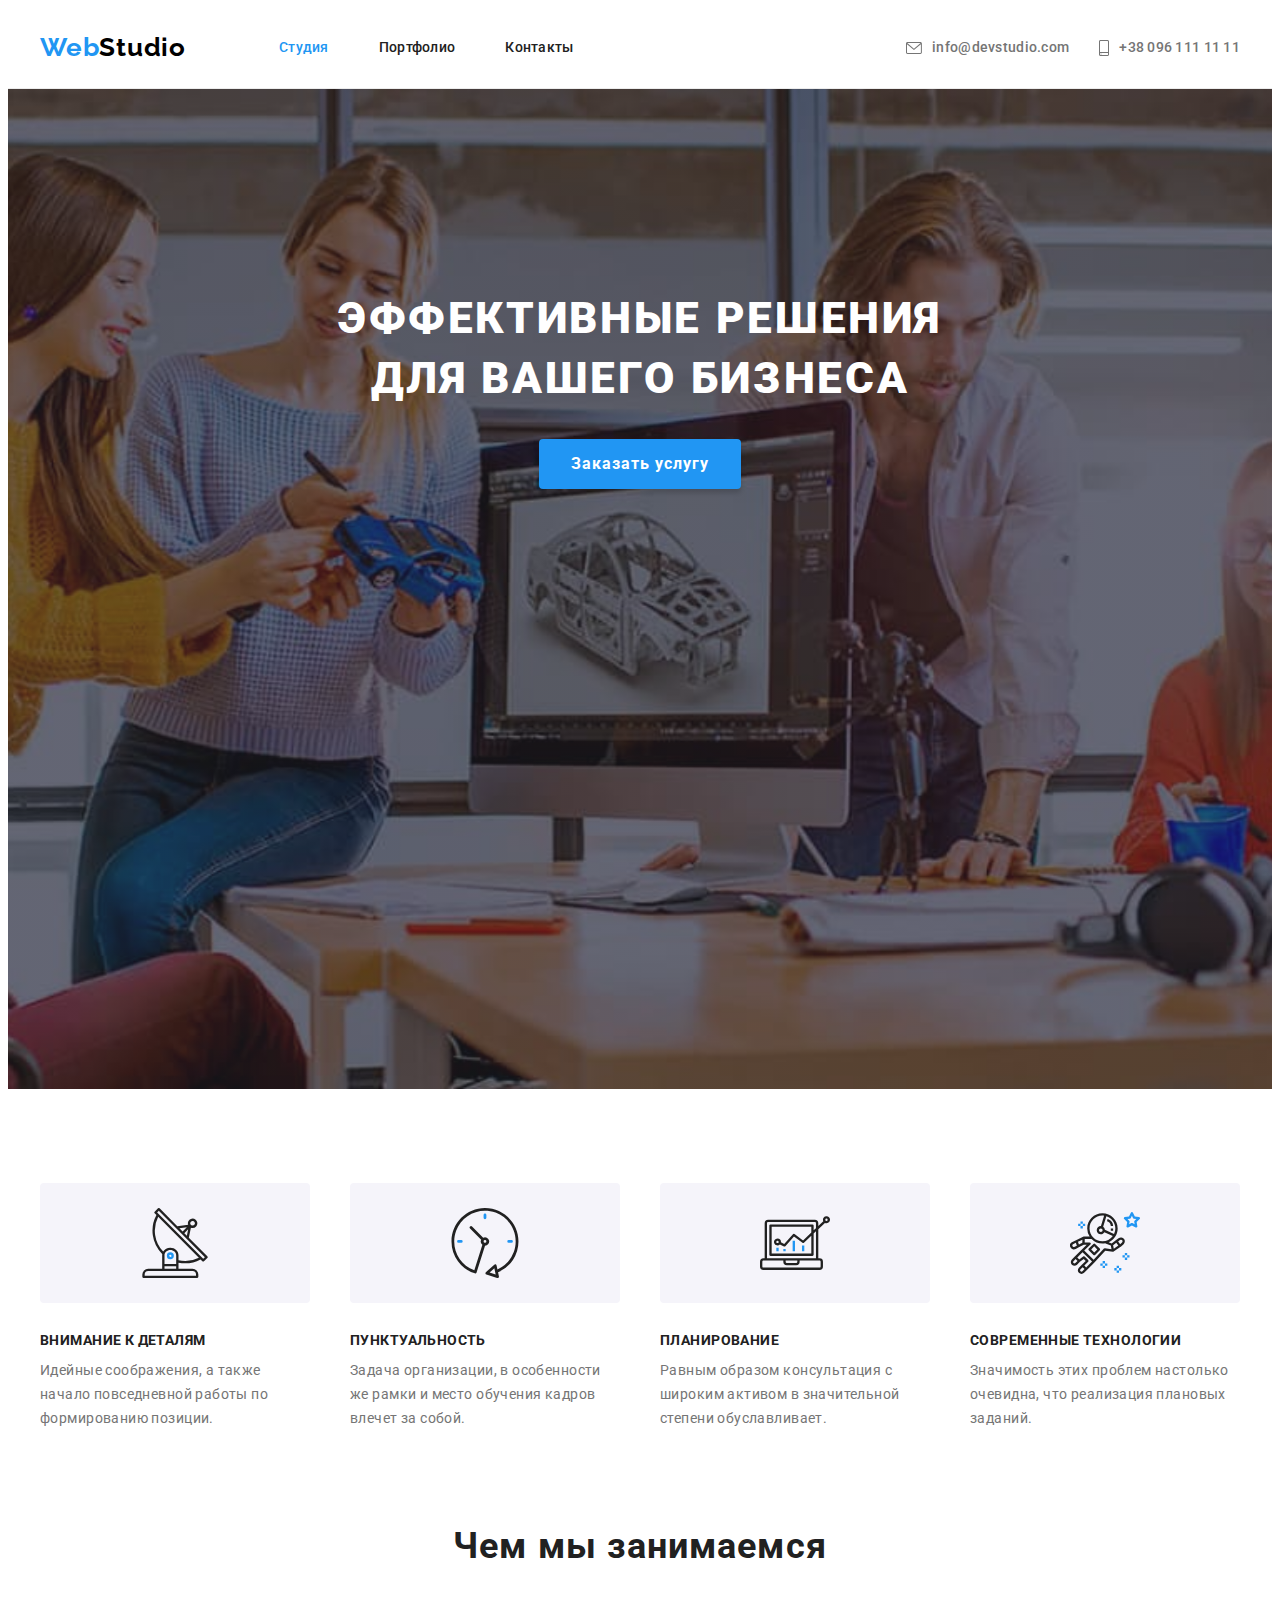
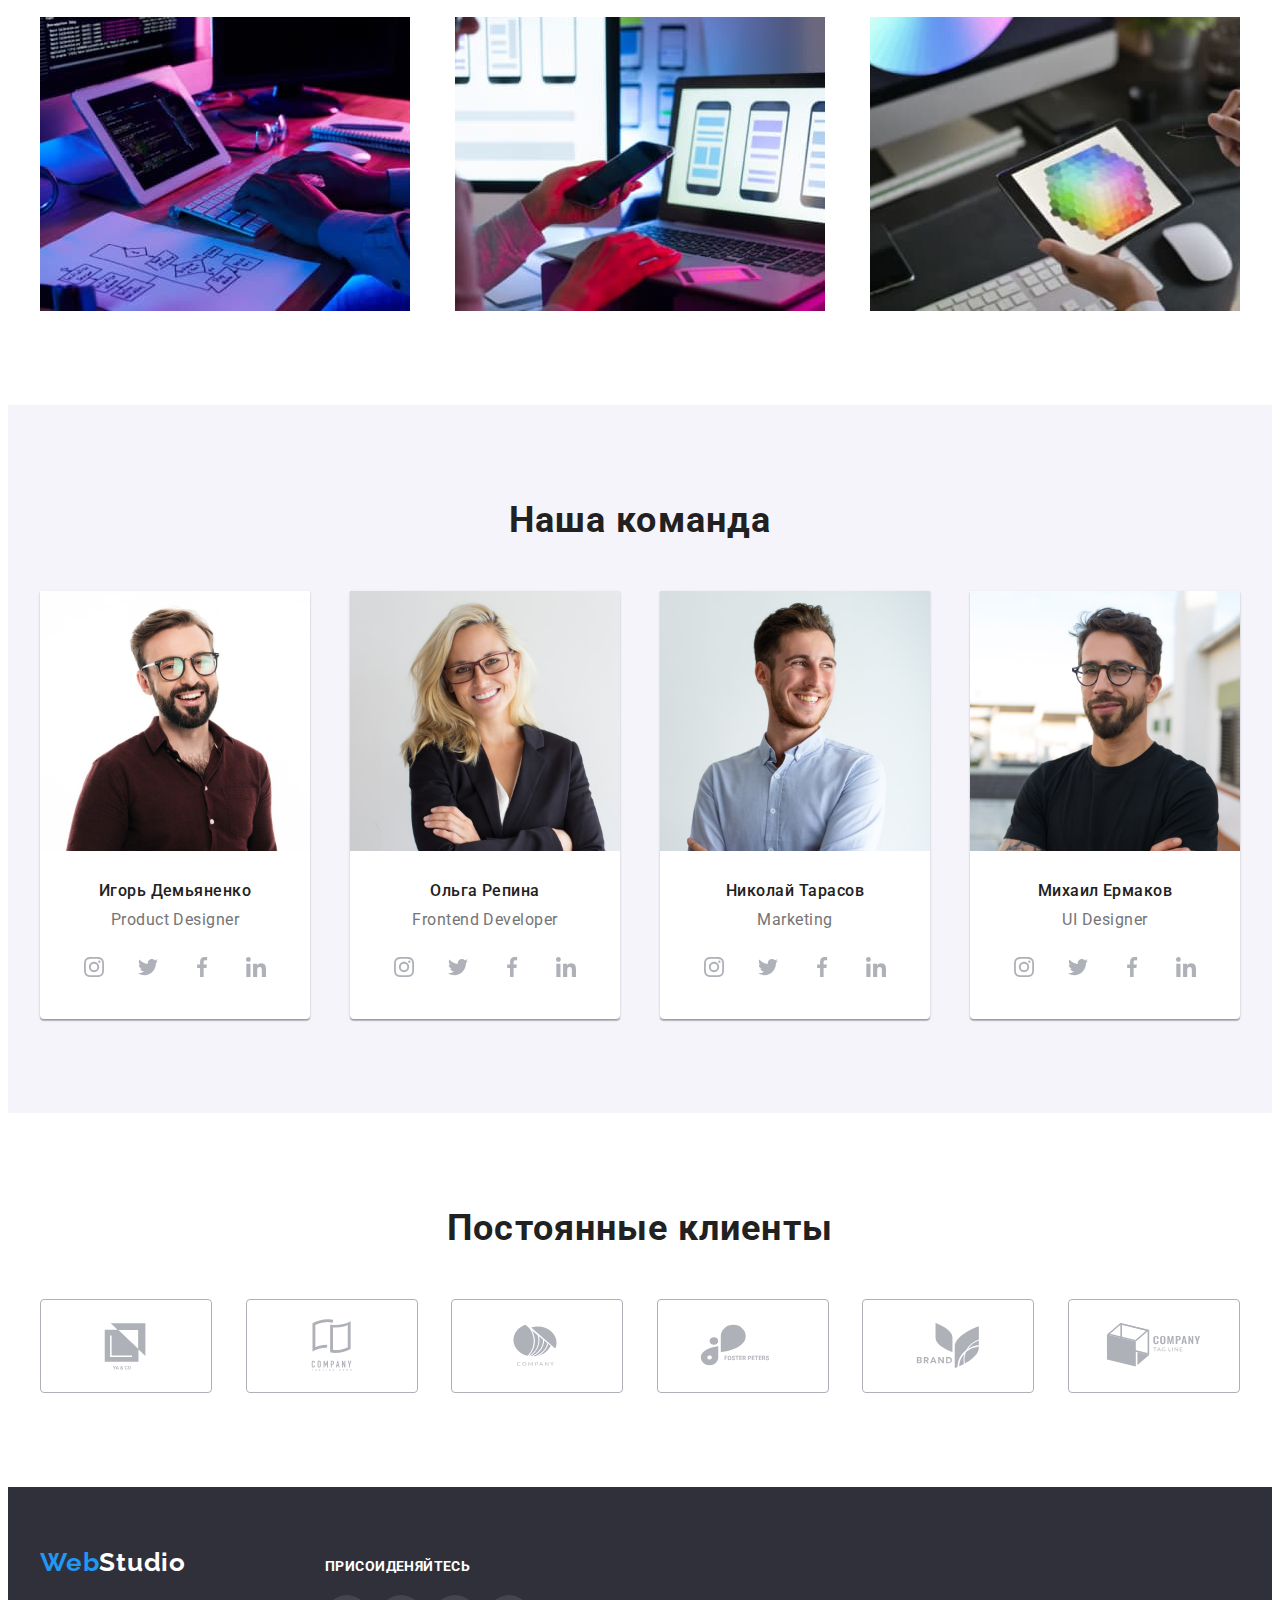
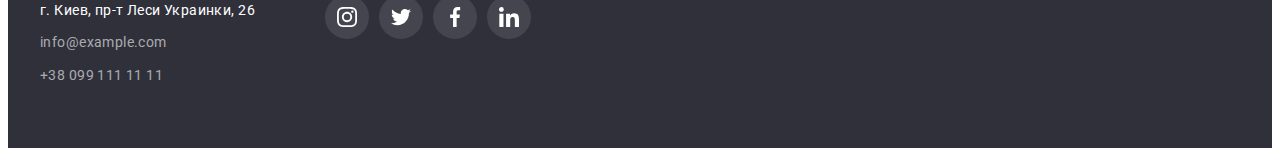
==== commit f6b122d2: "Add all svg images" ====
--- a/index.html
+++ b/index.html
@@ -36,10 +36,25 @@
             <ul class="header-contact list">
                 <li class="item">
                     <a href="mailto:info@devstudio.com" class="link mail">
+                        <div class="thumb">
+                            <svg class="icon" width="16" height="12">
+                                <use href="./images/sprite.svg#icon-mail"></use>
+                            </svg>
+                        </div>
                         info@devstudio.com
                     </a>
                 </li>
-                <li class="item"><a href="tel:+380961111111" class="link tel">+38 096 111 11 11</a></li>
+                <li class=" item">
+                    <a href="tel:+380961111111" class="link tel">
+                        <div class="thumb">
+                            <svg class="icon" width="10" height="16">
+                                <use href="./images/sprite.svg#icon-smartphone"></use>
+                            </svg>
+                        </div>
+                        +38 096 111 11 11
+
+                    </a>
+                </li>
             </ul>
 
         </div>
@@ -48,7 +63,7 @@
     <!-- Тело страницы -->
     <main>
         <!-- Баннер -->
-        <section class="banner">
+        <section class=" banner">
             <div class="container">
                 <h1 class="banner-title">ЭФФЕКТИВНЫЕ РЕШЕНИЯ ДЛЯ ВАШЕГО БИЗНЕСА</h1>
                 <button type="button" class="banner-btn">Заказать услугу</button>
@@ -62,23 +77,51 @@
                 <h2 class="section-title visually-hidden">ОСОБЕННОСТИ</h2>
                 <ul class="peculiarities-list list">
                     <li class="item">
+                        <div class="thumb">
+                            <svg class="icon" width="70" height="70">
+                                <use href="./images/sprite.svg#icon-peculiarities-antenna">
+                                </use>
+                            </svg>
+                        </div>
                         <h3 class="title">Внимание к деталям</h3>
-                        <p class="text">Идейные соображения, а также начало повседневной работы по
+                        <p class="text">Идейные соображения, а также начало повседневной
+                            работы по
                             формированию позиции.</p>
                     </li>
                     <li class="item">
+                        <div class="thumb">
+                            <svg class="icon" width="70" height="70">
+                                <use href="./images/sprite.svg#icon-peculiarities-clock">
+                                </use>
+                            </svg>
+                        </div>
                         <h3 class="title">ПУНКТУАЛЬНОСТЬ</h3>
-                        <p class="text">Задача организации, в особенности же рамки и место обучения
+                        <p class="text">Задача организации, в особенности же рамки и место
+                            обучения
                             кадров влечет за собой.</p>
                     </li>
                     <li class="item">
+                        <div class="thumb">
+                            <svg class="icon" width="70" height="70">
+                                <use href="./images/sprite.svg#icon-peculiarities-diagram">
+                                </use>
+                            </svg>
+                        </div>
                         <h3 class="title">ПЛАНИРОВАНИЕ</h3>
-                        <p class="text">Равным образом консультация с широким активом в значительной
+                        <p class="text">Равным образом консультация с широким активом в
+                            значительной
                             степени обуславливает.</p>
                     </li>
                     <li class="item">
+                        <div class="thumb">
+                            <svg class="icon" width="70" height="70">
+                                <use href="./images/sprite.svg#icon-peculiarities-astronaut">
+                                </use>
+                            </svg>
+                        </div>
                         <h3 class="title">СОВРЕМЕННЫЕ ТЕХНОЛОГИИ</h3>
-                        <p class="text">Значимость этих проблем настолько очевидна, что реализация
+                        <p class="text">Значимость этих проблем настолько очевидна, что
+                            реализация
                             плановых заданий.</p>
                     </li>
 
@@ -118,20 +161,44 @@
                         <div class="team-social">
                             <ul class="team-social-links list">
                                 <li class="item">
-                                    <a href="https://www.instagram.com/" target="_blank"><img
-                                            src="./images/social-logo-instagram.svg" alt="Инстаграм"></a>
-                                </li>
-                                <li class="item">
-                                    <a href="https://twitter.com/" target="_blank"><img
-                                            src="./images/social-logo-twitter.svg" alt="Инстаграм"></a>
-                                </li>
-                                <li class="item">
-                                    <a href="https://www.facebook.com/" target="_blank"><img
-                                            src="./images/social-logo-facebook.svg" alt="Инстаграм"></a>
-                                </li>
-                                <li class="item">
-                                    <a href="https://www.linkedin.com/" target="_blank"><img
-                                            src="./images/social-logo-linkedin.svg" alt="Инстаграм"></a>
+                                    <a href="https://www.instagram.com/" target="_blank" class="link">
+                                        <div class="thumb">
+                                            <svg class="icon" width="20" height="20">
+                                                <use href="./images/sprite.svg#icon-social-logo-instagram">
+                                                </use>
+                                            </svg>
+                                        </div>
+                                    </a>
+                                </li>
+                                <li class="item">
+                                    <a href="https://twitter.com/" target="_blank" class="link">
+                                        <div class="thumb">
+                                            <svg class="icon" width="20" height="20">
+                                                <use href="./images/sprite.svg#icon-social-logo-twitter">
+                                                </use>
+                                            </svg>
+                                        </div>
+                                    </a>
+                                </li>
+                                <li class="item">
+                                    <a href="https://www.facebook.com/" target="_blank" class="link">
+                                        <div class="thumb">
+                                            <svg class="icon" width="20" height="20">
+                                                <use href="./images/sprite.svg#icon-social-logo-facebook">
+                                                </use>
+                                            </svg>
+                                        </div>
+                                    </a>
+                                </li>
+                                <li class="item">
+                                    <a href="https://www.linkedin.com/" target="_blank" class="link">
+                                        <div class="thumb">
+                                            <svg class="icon" width="20" height="20">
+                                                <use href="./images/sprite.svg#icon-social-logo-linkedin">
+                                                </use>
+                                            </svg>
+                                        </div>
+                                    </a>
                                 </li>
 
                             </ul>
@@ -144,24 +211,44 @@
                         <div class="team-social">
                             <ul class="team-social-links list">
                                 <li class="item">
-                                    <a href="https://www.instagram.com/" target="_blank">
-                                        <img src="./images/social-logo-instagram.svg" alt="Инстаграм" width="20"
-                                            height="20"></a>
-                                </li>
-                                <li class="item">
-                                    <a href="https://twitter.com/" target="_blank"><img
-                                            src="./images/social-logo-twitter.svg" alt="Инстаграм" width="20"
-                                            height="20"></a>
-                                </li>
-                                <li class="item">
-                                    <a href="https://www.facebook.com/" target="_blank"><img
-                                            src="./images/social-logo-facebook.svg" alt="Инстаграм" width="20"
-                                            height="20"></a>
-                                </li>
-                                <li class="item">
-                                    <a href="https://www.linkedin.com/" target="_blank"><img
-                                            src="./images/social-logo-linkedin.svg" alt="Инстаграм" width="20"
-                                            height="20"></a>
+                                    <a href="https://www.instagram.com/" target="_blank" class="link">
+                                        <div class="thumb">
+                                            <svg class="icon" width="20" height="20">
+                                                <use href="./images/sprite.svg#icon-social-logo-instagram">
+                                                </use>
+                                            </svg>
+                                        </div>
+                                    </a>
+                                </li>
+                                <li class="item">
+                                    <a href="https://twitter.com/" target="_blank" class="link">
+                                        <div class="thumb">
+                                            <svg class="icon" width="20" height="20">
+                                                <use href="./images/sprite.svg#icon-social-logo-twitter">
+                                                </use>
+                                            </svg>
+                                        </div>
+                                    </a>
+                                </li>
+                                <li class="item">
+                                    <a href="https://www.facebook.com/" target="_blank" class="link">
+                                        <div class="thumb">
+                                            <svg class="icon" width="20" height="20">
+                                                <use href="./images/sprite.svg#icon-social-logo-facebook">
+                                                </use>
+                                            </svg>
+                                        </div>
+                                    </a>
+                                </li>
+                                <li class="item">
+                                    <a href="https://www.linkedin.com/" target="_blank" class="link">
+                                        <div class="thumb">
+                                            <svg class="icon" width="20" height="20">
+                                                <use href="./images/sprite.svg#icon-social-logo-linkedin">
+                                                </use>
+                                            </svg>
+                                        </div>
+                                    </a>
                                 </li>
 
                             </ul>
@@ -174,20 +261,44 @@
                         <div class="team-social">
                             <ul class="team-social-links list">
                                 <li class="item">
-                                    <a href="https://www.instagram.com/" target="_blank"><img
-                                            src="./images/social-logo-instagram.svg" alt="Инстаграм"></a>
-                                </li>
-                                <li class="item">
-                                    <a href="https://twitter.com/" target="_blank"><img
-                                            src="./images/social-logo-twitter.svg" alt="Инстаграм"></a>
-                                </li>
-                                <li class="item">
-                                    <a href="https://www.facebook.com/" target="_blank"><img
-                                            src="./images/social-logo-facebook.svg" alt="Инстаграм"></a>
-                                </li>
-                                <li class="item">
-                                    <a href="https://www.linkedin.com/" target="_blank"><img
-                                            src="./images/social-logo-linkedin.svg" alt="Инстаграм"></a>
+                                    <a href="https://www.instagram.com/" target="_blank" class="link">
+                                        <div class="thumb">
+                                            <svg class="icon" width="20" height="20">
+                                                <use href="./images/sprite.svg#icon-social-logo-instagram">
+                                                </use>
+                                            </svg>
+                                        </div>
+                                    </a>
+                                </li>
+                                <li class="item">
+                                    <a href="https://twitter.com/" target="_blank" class="link">
+                                        <div class="thumb">
+                                            <svg class="icon" width="20" height="20">
+                                                <use href="./images/sprite.svg#icon-social-logo-twitter">
+                                                </use>
+                                            </svg>
+                                        </div>
+                                    </a>
+                                </li>
+                                <li class="item">
+                                    <a href="https://www.facebook.com/" target="_blank" class="link">
+                                        <div class="thumb">
+                                            <svg class="icon" width="20" height="20">
+                                                <use href="./images/sprite.svg#icon-social-logo-facebook">
+                                                </use>
+                                            </svg>
+                                        </div>
+                                    </a>
+                                </li>
+                                <li class="item">
+                                    <a href="https://www.linkedin.com/" target="_blank" class="link">
+                                        <div class="thumb">
+                                            <svg class="icon" width="20" height="20">
+                                                <use href="./images/sprite.svg#icon-social-logo-linkedin">
+                                                </use>
+                                            </svg>
+                                        </div>
+                                    </a>
                                 </li>
 
                             </ul>
@@ -200,20 +311,44 @@
                         <div class="team-social">
                             <ul class="team-social-links list">
                                 <li class="item">
-                                    <a href="https://www.instagram.com/" target="_blank"><img
-                                            src="./images/social-logo-instagram.svg" alt="Инстаграм"></a>
-                                </li>
-                                <li class="item">
-                                    <a href="https://twitter.com/" target="_blank"><img
-                                            src="./images/social-logo-twitter.svg" alt="Инстаграм"></a>
-                                </li>
-                                <li class="item">
-                                    <a href="https://www.facebook.com/" target="_blank"><img
-                                            src="./images/social-logo-facebook.svg" alt="Инстаграм"></a>
-                                </li>
-                                <li class="item">
-                                    <a href="https://www.linkedin.com/" target="_blank"><img
-                                            src="./images/social-logo-linkedin.svg" alt="Инстаграм"></a>
+                                    <a href="https://www.instagram.com/" target="_blank" class="link">
+                                        <div class="thumb">
+                                            <svg class="icon" width="20" height="20">
+                                                <use href="./images/sprite.svg#icon-social-logo-instagram">
+                                                </use>
+                                            </svg>
+                                        </div>
+                                    </a>
+                                </li>
+                                <li class="item">
+                                    <a href="https://twitter.com/" target="_blank" class="link">
+                                        <div class="thumb">
+                                            <svg class="icon" width="20" height="20">
+                                                <use href="./images/sprite.svg#icon-social-logo-twitter">
+                                                </use>
+                                            </svg>
+                                        </div>
+                                    </a>
+                                </li>
+                                <li class="item">
+                                    <a href="https://www.facebook.com/" target="_blank" class="link">
+                                        <div class="thumb">
+                                            <svg class="icon" width="20" height="20">
+                                                <use href="./images/sprite.svg#icon-social-logo-facebook">
+                                                </use>
+                                            </svg>
+                                        </div>
+                                    </a>
+                                </li>
+                                <li class="item">
+                                    <a href="https://www.linkedin.com/" target="_blank" class="link">
+                                        <div class="thumb">
+                                            <svg class="icon" width="20" height="20">
+                                                <use href="./images/sprite.svg#icon-social-logo-linkedin">
+                                                </use>
+                                            </svg>
+                                        </div>
+                                    </a>
                                 </li>
 
                             </ul>
@@ -229,22 +364,46 @@
                 <h2 class="section-title">Постоянные клиенты</h2>
                 <ul class="client-list list">
                     <li class="item">
-                        <img src="./images/client-default.svg" class="img" alt="Клиент" width="170" height="92">
-                    </li>
-                    <li class="item">
-                        <img src="./images/client-default.svg" class="img" alt="Клиент" width="170" height="92">
-                    </li>
-                    <li class="item">
-                        <img src="./images/client-default.svg" class="img" alt="Клиент" width="170" height="92">
-                    </li>
-                    <li class="item">
-                        <img src="./images/client-default.svg" class="img" alt="Клиент" width="170" height="92">
-                    </li>
-                    <li class="item">
-                        <img src="./images/client-default.svg" class="img" alt="Клиент" width="170" height="92">
-                    </li>
-                    <li class="item">
-                        <img src="./images/client-default.svg" class="img" alt="Клиент" width="170" height="92">
+                        <div class="thumb">
+                            <svg class="icon" width="106" height="60">
+                                <use href="./images/sprite.svg#icon-client-logo1"></use>
+                            </svg>
+                        </div>
+                    </li>
+                    <li class="item">
+                        <div class="thumb">
+                            <svg class="icon" width="106" height="60">
+                                <use href="./images/sprite.svg#icon-client-logo2"></use>
+                            </svg>
+                        </div>
+                    </li>
+                    <li class="item">
+                        <div class="thumb">
+                            <svg class="icon" width="106" height="60">
+                                <use href="./images/sprite.svg#icon-client-logo3"></use>
+                            </svg>
+                        </div>
+                    </li>
+                    <li class="item">
+                        <div class="thumb">
+                            <svg class="icon" width="106" height="60">
+                                <use href="./images/sprite.svg#icon-client-logo4"></use>
+                            </svg>
+                        </div>
+                    </li>
+                    <li class="item">
+                        <div class="thumb">
+                            <svg class="icon" width="106" height="60">
+                                <use href="./images/sprite.svg#icon-client-logo5"></use>
+                            </svg>
+                        </div>
+                    </li>
+                    <li class="item">
+                        <div class="thumb">
+                            <svg class="icon" width="106" height="60">
+                                <use href="./images/sprite.svg#icon-client-logo6"></use>
+                            </svg>
+                        </div>
                     </li>
                 </ul>
             </div>
@@ -265,30 +424,57 @@
                             <p class="footer-adress">г. Киев, пр-т Леси Украинки, 26</p>
                         </li>
                         <li><a href="mailto:info@example.com" class="link mail">info@example.com</a></li>
-                        <li><a href="tel:+380991111111" class="link tel">+38 099 111 11 11</a></li>
+                        <li><a href="tel:+380991111111" class="link tel">+38 099 111 11
+                                11</a></li>
                     </ul>
                 </address>
             </div>
             <div class="footer-connect">
-                <p>ПРИСОИДЕНЯЙТЕСЬ</p>
+                <p class="title">ПРИСОИДЕНЯЙТЕСЬ</p>
                 <div class="connect">
-                    <ul class="connect-social-links list">
-                        <li class="item">
-                            <a href="https://www.instagram.com/" target="_blank"><img
-                                    src="./images/social-logo-instagram.svg" alt="Инстаграм" width="20" height="20"></a>
-                        </li>
-                        <li class="item">
-                            <a href="https://twitter.com/" target="_blank"><img src="./images/social-logo-twitter.svg"
-                                    alt="Инстаграм" width="20" height="20"></a>
-                        </li>
-                        <li class="item">
-                            <a href="https://www.facebook.com/" target="_blank"><img
-                                    src="./images/social-logo-facebook.svg" alt="Инстаграм" width="20" height="20"></a>
-                        </li>
-                        <li class="item">
-                            <a href="https://www.linkedin.com/" target="_blank"><img
-                                    src="./images/social-logo-linkedin.svg" alt="Инстаграм" width="20" height="20"></a>
-                        </li>
+                    <div class="thumb">
+                        <ul class="connect-social-links list">
+                            <li class="item">
+                                <a href="https://www.instagram.com/" target="_blank" class="link">
+                                    <div class="thumb">
+                                        <svg class="icon" width="20" height="20">
+                                            <use href="./images/sprite.svg#icon-social-logo-instagram">
+                                            </use>
+                                        </svg>
+                                    </div>
+                                </a>
+                            </li>
+                            <li class="item">
+                                <a href="https://twitter.com/" target="_blank" class="link">
+                                    <div class="thumb">
+                                        <svg class="icon" width="20" height="20">
+                                            <use href="./images/sprite.svg#icon-social-logo-twitter">
+                                            </use>
+                                        </svg>
+                                    </div>
+                                </a>
+                            </li>
+                            <li class="item">
+                                <a href="https://www.facebook.com/" target="_blank" class="link">
+                                    <div class="thumb">
+                                        <svg class="icon" width="20" height="20">
+                                            <use href="./images/sprite.svg#icon-social-logo-facebook">
+                                            </use>
+                                        </svg>
+                                    </div>
+                                </a>
+                            </li>
+                            <li class="item">
+                                <a href="https://www.linkedin.com/" target="_blank" class="link">
+                                    <div class="thumb">
+                                        <svg class="icon" width="20" height="20">
+                                            <use href="./images/sprite.svg#icon-social-logo-linkedin">
+                                            </use>
+                                        </svg>
+                                    </div>
+                                </a>
+                            </li>
+                    </div>
 
                     </ul>
                 </div>
--- a/styles/styles.css
+++ b/styles/styles.css
@@ -18,12 +18,15 @@
 
   --border-header-line: #ececec;
   --border-portfolio-card: #eeeeee;
+  --border-client-color: #afb1b8;
 
   --shadow-main-button: rgba(0, 0, 0, 0.15);
   --shadow-team-item-card: 0px 1px 3px rgba(0, 0, 0, 0.12), 0px 1px 1px rgba(0, 0, 0, 0.14),
     0px 2px 1px rgba(0, 0, 0, 0.2);
   --shadow-portfolio-filter: 0px 3px 1px rgba(0, 0, 0, 0.1), 0px 1px 2px rgba(0, 0, 0, 0.08),
     0px 2px 2px rgba(0, 0, 0, 0.12);
+  --shadow-portfiolio-card-focus: 0px 1px 1px rgba(0, 0, 0, 0.12), 0px 4px 4px rgba(0, 0, 0, 0.06),
+    1px 4px 6px rgba(0, 0, 0, 0.16);
 }
 
 /* 
@@ -92,8 +95,6 @@
 
   padding-top: 24px;
   padding-bottom: 25px;
-  /* margin-top: 24px;
-  margin-bottom: 25px; */
   margin-right: 93px;
 }
 
@@ -139,6 +140,7 @@
 .header-contact .link {
   display: flex;
   align-items: center;
+  justify-content: center;
 
   padding-top: 32px;
   padding-bottom: 32px;
@@ -149,34 +151,27 @@
   font-size: 14px;
   line-height: 1.14;
   letter-spacing: 0.02em;
-}
-
+
+  fill: var(--text-second-black-color);
+}
+
+.header-contact .list {
+  display: flex;
+}
+
+.header-contact .thumb {
+  display: flex;
+  align-items: center;
+  justify-content: center;
+  margin-right: 10px;
+}
 .site-nav .link:hover,
 .site-nav .link:focus,
 .header-contact .link:hover,
 .header-contact .link:focus {
   color: var(--focus-color);
-}
-
-/* .header-contact .mail::before {
-  content: '';
-  width: 16px;
-  height: 12px;
-
-  margin-right: 10px;
-
-  background-image: url(../images/mail.svg);
-} */
-
-/* .header-contact .tel::before {
-  content: '';
-  width: 10px;
-  height: 16px;
-
-  margin-right: 10px;
-
-  background-image: url(../images/smartphone.svg);
-} */
+  fill: var(--focus-color);
+}
 
 /* main */
 /* main section banner */
@@ -274,31 +269,19 @@
 .peculiarities-list .item {
   width: 270px;
 }
-.peculiarities-list .item::before {
-  display: block;
-  content: '';
+
+.peculiarities-list .thumb {
   width: 270px;
   height: 120px;
 
+  display: flex;
+  align-items: center;
+  justify-content: center;
+
   margin-bottom: 30px;
 
   background: var(--background-third-color);
-  background-repeat: no-repeat;
-  background-position: center;
   border-radius: 4px;
-}
-
-.peculiarities-list .item:nth-child(1)::before {
-  background-image: url(../images/peculiarities-antenna.svg);
-}
-.peculiarities-list .item:nth-child(2)::before {
-  background-image: url(../images/peculiarities-clock.svg);
-}
-.peculiarities-list .item:nth-child(3)::before {
-  background-image: url(../images/peculiarities-diagram.svg);
-}
-.peculiarities-list .item:nth-child(4)::before {
-  background-image: url(../images/peculiarities-astronaut.svg);
 }
 
 .peculiarities-list .title {
@@ -319,8 +302,6 @@
 
 /* section work */
 .section.work {
-  /* на макете у этой секции нет верхнего падинга в 94px */
-  /* padding-top: 94px; */
   padding-bottom: 94px;
 }
 
@@ -370,8 +351,6 @@
 
 .team-social {
   margin: 0 32px 30px 32px;
-
-  outline: 1px dashed black;
 }
 
 .team-social-links {
@@ -379,19 +358,28 @@
   justify-content: space-between;
 }
 
-.team-social .item {
-  display: flex;
+.team-social .link {
+  display: flex;
+  align-items: center;
+  justify-content: center;
+
   width: 44px;
   height: 44px;
-  padding: 12px;
+
   border-radius: 50%;
 
+  fill: var(--border-client-color);
   background-color: var(--background-primary-color);
-  outline: 1px dashed black;
-}
-
-.team-social .item:hover,
-.team-social .item:focus {
+}
+
+.team-social .thumb {
+  width: 20px;
+  height: 20px;
+}
+
+.team-social .link:hover,
+.team-social .link:focus {
+  fill: var(--background-primary-color);
   background-color: var(--focus-color);
 }
 
@@ -405,35 +393,25 @@
   display: flex;
   justify-content: space-between;
 }
-.client-list .item:nth-child(1) {
-  background-image: url(../images/client-logo1.svg);
-  background-repeat: no-repeat;
-  background-position: center;
-}
-.client-list .item:nth-child(2) {
-  background-image: url(../images/client-logo2.svg);
-  background-repeat: no-repeat;
-  background-position: center;
-}
-.client-list .item:nth-child(3) {
-  background-image: url(../images/client-logo3.svg);
-  background-repeat: no-repeat;
-  background-position: center;
-}
-.client-list .item:nth-child(4) {
-  background-image: url(../images/client-logo4.svg);
-  background-repeat: no-repeat;
-  background-position: center;
-}
-.client-list .item:nth-child(5) {
-  background-image: url(../images/client-logo5.svg);
-  background-repeat: no-repeat;
-  background-position: center;
-}
-.client-list .item:nth-child(6) {
-  background-image: url(../images/client-logo6.svg);
-  background-repeat: no-repeat;
-  background-position: center;
+
+.client-list .thumb {
+  width: 170px;
+  height: 92px;
+
+  display: flex;
+  align-items: center;
+  justify-content: center;
+
+  fill: var(--border-client-color);
+
+  border: 1px solid var(--border-client-color);
+  border-radius: 4px;
+}
+
+.client-list .thumb:hover,
+.client-list .thumb:focus {
+  fill: var(--focus-color);
+  border: 1px solid var(--focus-color);
 }
 
 /* footer */
@@ -456,7 +434,7 @@
   width: 206px;
 }
 
-.footer-connect p {
+.footer-connect > .title {
   font-weight: 700;
   font-size: 14px;
   line-height: 1.14;
@@ -469,25 +447,35 @@
 .connect-social-links {
   display: flex;
   justify-content: space-between;
-
-  /* outline: 1px dashed black; */
-}
-.connect-social-links .item {
-  display: flex;
+}
+
+.connect-social-links .link {
+  display: flex;
+  justify-content: center;
+  align-items: center;
+
   width: 44px;
   height: 44px;
-  align-items: center;
-  justify-content: center;
 
   border-radius: 50%;
 
+  fill: var(--background-primary-color);
   background-color: var(--background-connect-social-link-color);
-
-  /* outline: 1px dashed black; */
-}
-
-.connect-social-links .item:hover,
-.connect-social-links .item:focus {
+}
+
+.connect-social-links .thumb {
+  width: 20px;
+  height: 20px;
+}
+
+.connect-social-links .link:hover,
+.connect-social-links .link:focus {
+  background-color: var(--focus-color);
+}
+
+.team-social .link:hover,
+.team-social .link:focus {
+  fill: var(--background-primary-color);
   background-color: var(--focus-color);
 }
 
@@ -533,6 +521,7 @@
   line-height: 1.71;
   letter-spacing: 0.03em;
 }
+
 /* footer focus on tel and mail*/
 .footer-contact .link:hover,
 .footer-contact .link:focus {
@@ -590,19 +579,14 @@
 }
 
 .portfolio-project .item {
-  /* border: 1px solid var(--border-portfolio-card); */
-
   flex-basis: calc(100% / 3 - 30px);
   margin-top: 30px;
   margin-left: 30px;
 }
 
-/* .portfolio-project .item:nth-child(3n) {
-  margin-right: 0;
-}
-.portfolio-project .item:nth-last-child(-n + 3) {
-  margin-bottom: 0;
-} */
+.portfolio-project .item:hover {
+  box-shadow: var(--shadow-portfiolio-card-focus);
+}
 
 .portfolio-project .img-sign {
   padding: 20px 24px;
